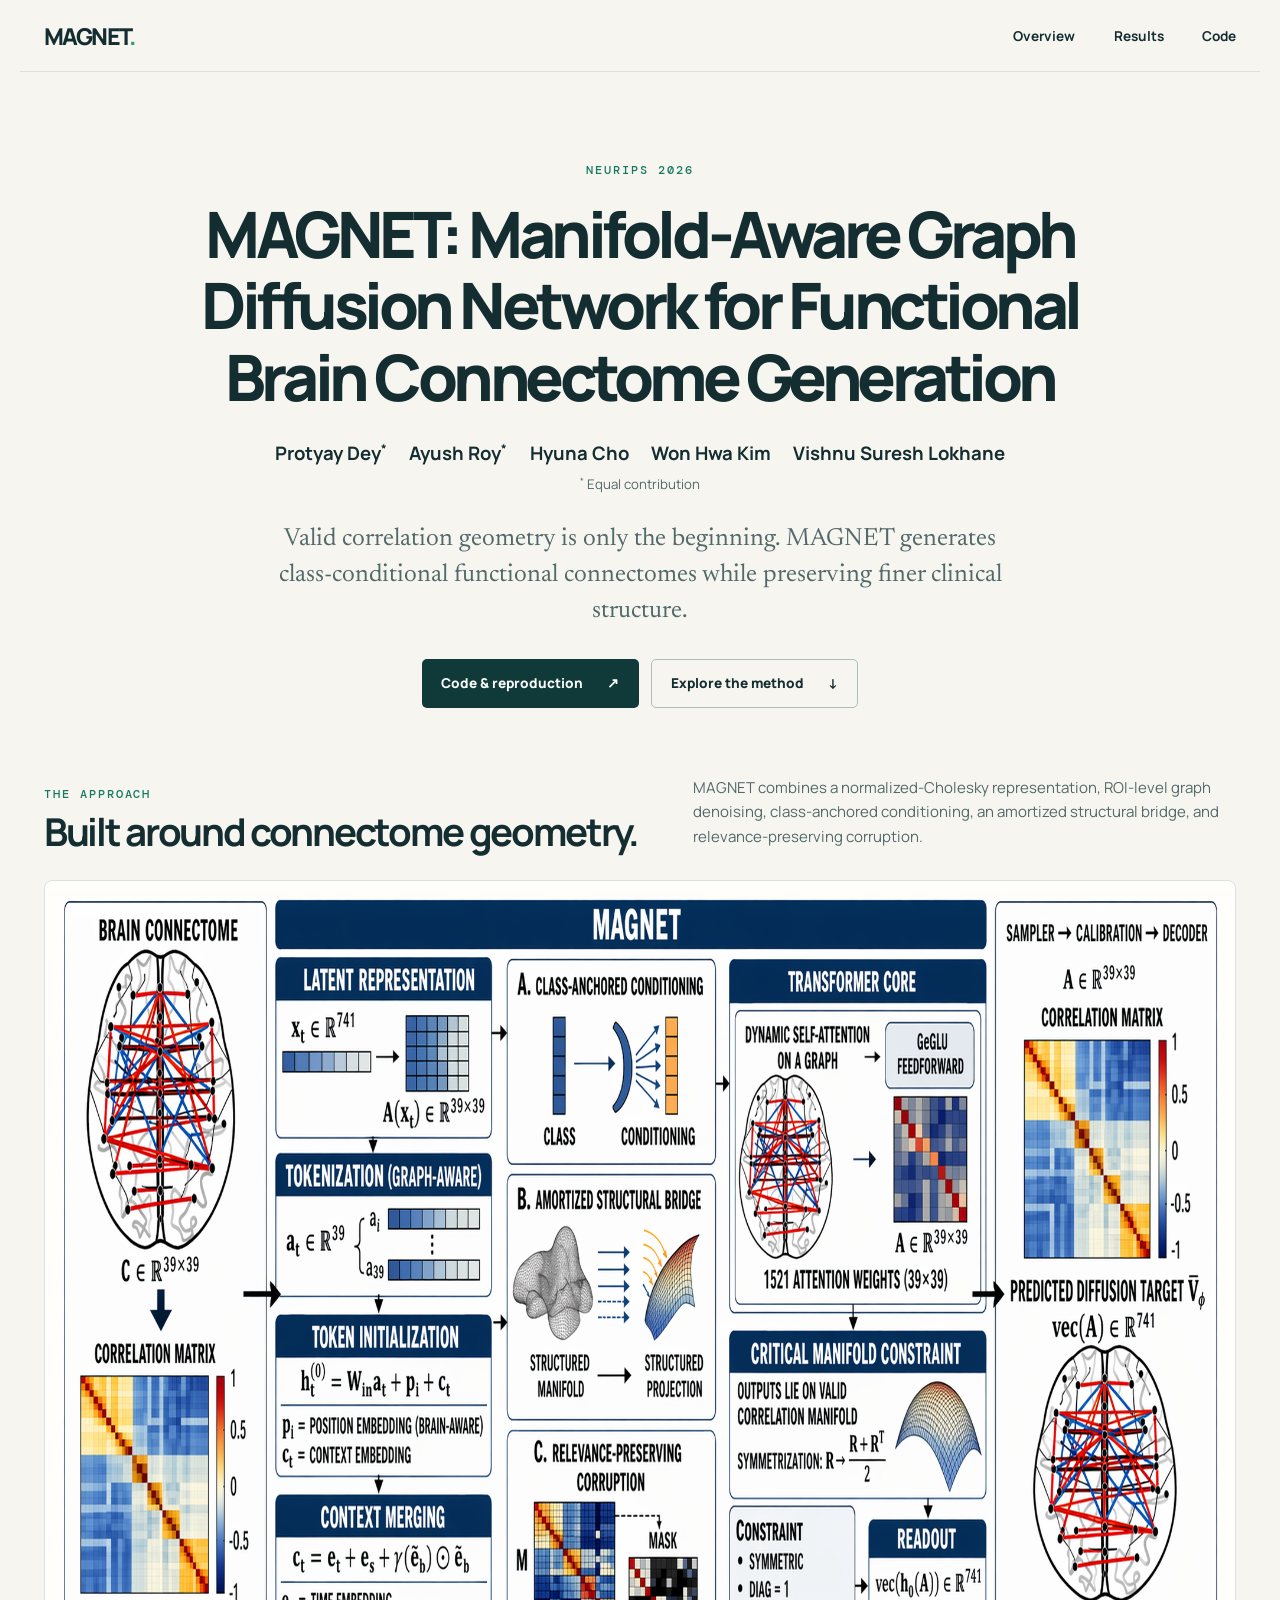
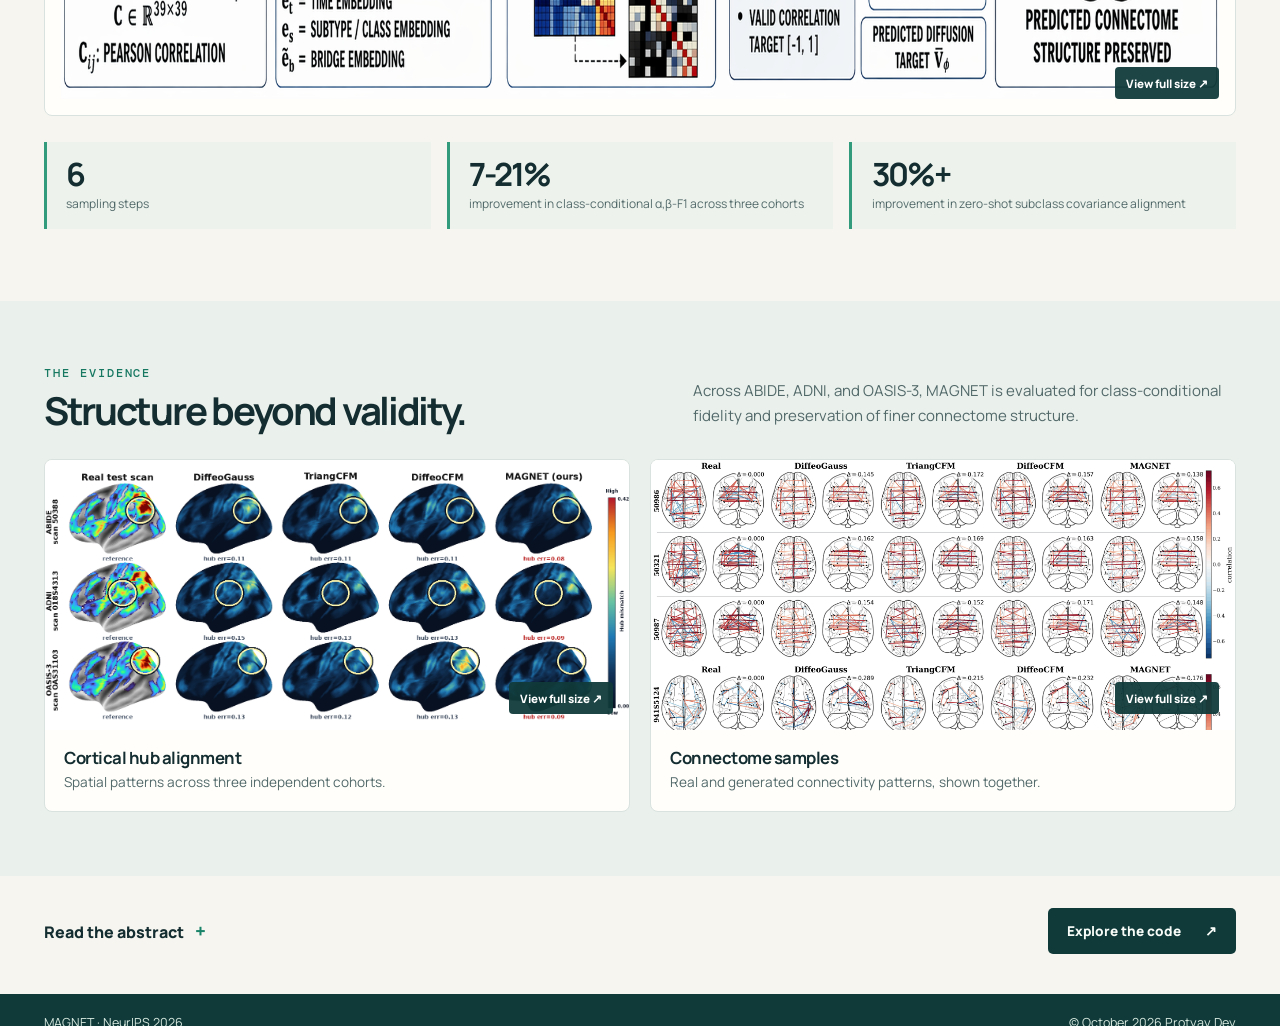
==== docs/index.html @ 20b12477 "Restore legacy project page URL" ====
<!doctype html>
<html lang="en">
<head>
  <meta charset="utf-8">
  <meta name="viewport" content="width=device-width, initial-scale=1">
  <meta http-equiv="refresh" content="0; url=../">
  <link rel="canonical" href="../">
  <title>MAGNET | NeurIPS 2026</title>
</head>
<body>
  <p>Open the <a href="../">MAGNET project page</a>.</p>
</body>
</html>
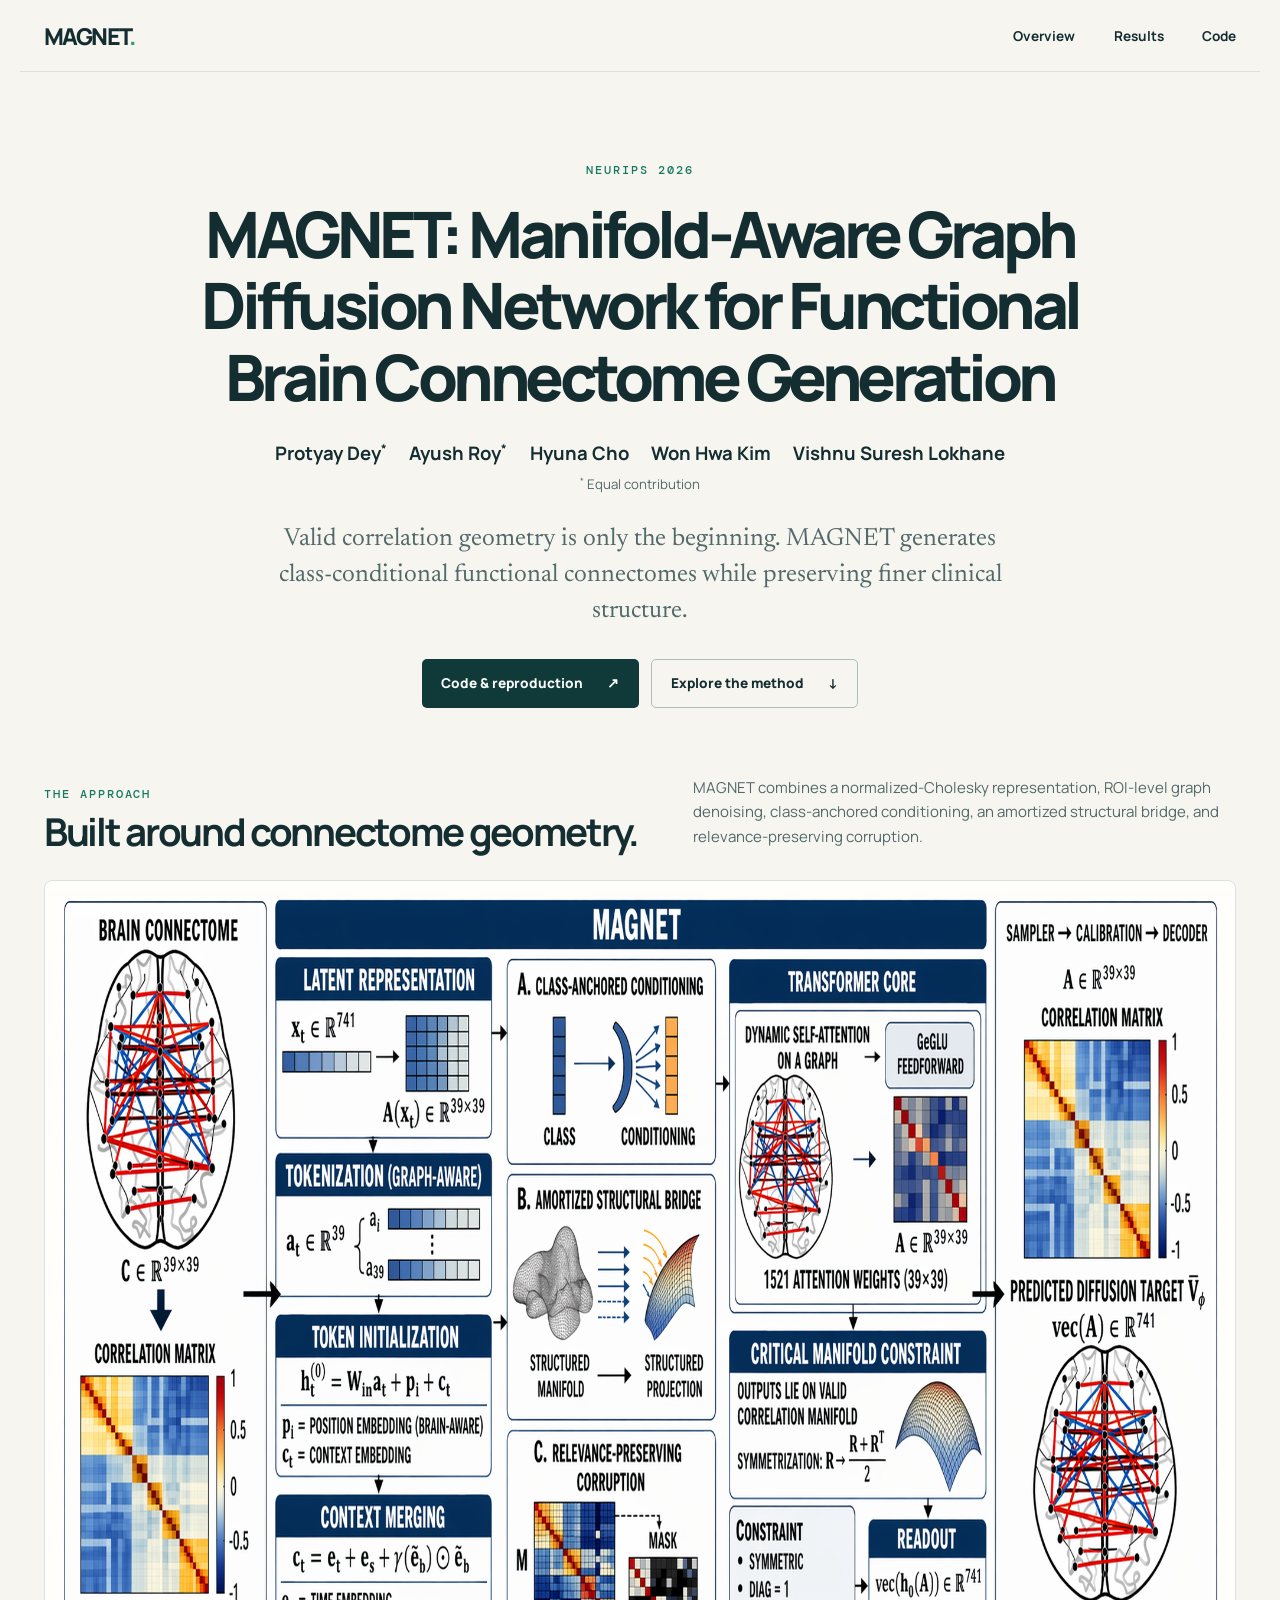
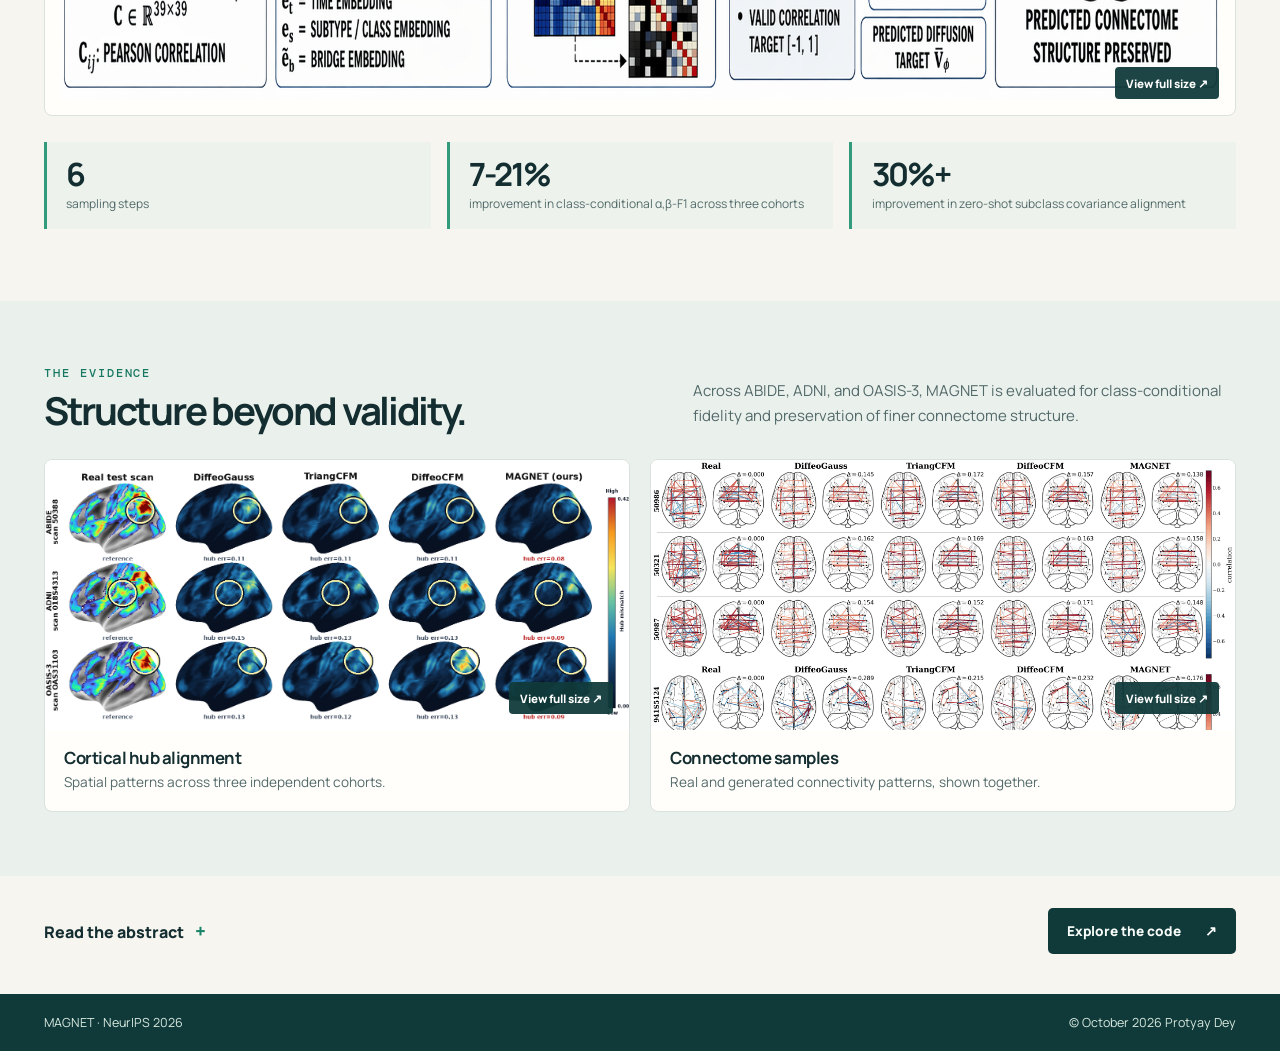
==== commit ad14f038: "Serve the full project page at both Pages URLs" ====
--- a/docs/index.html
+++ b/docs/index.html
@@ -3,11 +3,94 @@
 <head>
   <meta charset="utf-8">
   <meta name="viewport" content="width=device-width, initial-scale=1">
-  <meta http-equiv="refresh" content="0; url=../">
-  <link rel="canonical" href="../">
+  <meta name="description" content="MAGNET: Manifold-Aware Graph Diffusion Network for Functional Brain Connectome Generation. NeurIPS 2026.">
+  <meta name="theme-color" content="#f7f5ef">
   <title>MAGNET | NeurIPS 2026</title>
+  <link rel="preconnect" href="https://fonts.googleapis.com">
+  <link rel="preconnect" href="https://fonts.gstatic.com" crossorigin>
+  <link href="https://fonts.googleapis.com/css2?family=DM+Mono:wght@400;500&family=Manrope:wght@400;500;600;700;800&family=Newsreader:opsz,wght@6..72,400;6..72,500&display=swap" rel="stylesheet">
+  <link rel="stylesheet" href="styles.css">
 </head>
 <body>
-  <p>Open the <a href="../">MAGNET project page</a>.</p>
+  <a class="skip-link" href="#main">Skip to content</a>
+  <header class="site-header">
+    <a class="brand" href="#top" aria-label="MAGNET home">MAGNET<span>.</span></a>
+    <nav aria-label="Page navigation">
+      <a href="#overview">Overview</a>
+      <a href="#results">Results</a>
+      <a href="https://github.com/protyayofficial/MAGNET">Code</a>
+    </nav>
+  </header>
+
+  <main id="main">
+    <section class="hero" id="top" aria-labelledby="paper-title">
+      <p class="venue">NeurIPS 2026</p>
+      <h1 id="paper-title">MAGNET: Manifold-Aware Graph Diffusion Network for Functional Brain Connectome Generation</h1>
+      <p class="authors">
+        <span>Protyay Dey<sup>*</sup></span>
+        <span>Ayush Roy<sup>*</sup></span>
+        <span>Hyuna Cho</span>
+        <span>Won Hwa Kim</span>
+        <span>Vishnu Suresh Lokhane</span>
+      </p>
+      <p class="contribution"><sup>*</sup> Equal contribution</p>
+      <p class="hero-summary">Valid correlation geometry is only the beginning. MAGNET generates class-conditional functional connectomes while preserving finer clinical structure.</p>
+      <div class="hero-actions">
+        <a class="button button-primary" href="https://github.com/protyayofficial/MAGNET">Code &amp; reproduction <span aria-hidden="true">&nearr;</span></a>
+        <a class="button button-secondary" href="#overview">Explore the method <span aria-hidden="true">&darr;</span></a>
+      </div>
+    </section>
+
+    <section class="overview wrap" id="overview" aria-labelledby="overview-title">
+      <div class="section-heading">
+        <div><p class="eyebrow">The approach</p><h2 id="overview-title">Built around connectome geometry.</h2></div>
+        <p>MAGNET combines a normalized-Cholesky representation, ROI-level graph denoising, class-anchored conditioning, an amortized structural bridge, and relevance-preserving corruption.</p>
+      </div>
+      <a class="image-link architecture" href="assets/arch.png" target="_blank" rel="noopener noreferrer" aria-label="Open the full-resolution MAGNET architecture image">
+        <img src="assets/arch.png" alt="MAGNET architecture showing correlation-matrix encoding, class-anchored conditioning, structural bridge, graph transformer denoising, and valid correlation decoding" width="1961" height="802">
+        <span class="image-action">View full size <span aria-hidden="true">&nearr;</span></span>
+      </a>
+      <div class="highlights" aria-label="Key findings">
+        <div><strong>6</strong><span>sampling steps</span></div>
+        <div><strong>7-21%</strong><span>improvement in class-conditional &alpha;,&beta;-F1 across three cohorts</span></div>
+        <div><strong>30%+</strong><span>improvement in zero-shot subclass covariance alignment</span></div>
+      </div>
+    </section>
+
+    <section class="results" id="results" aria-labelledby="results-title">
+      <div class="wrap">
+        <div class="section-heading">
+          <div><p class="eyebrow">The evidence</p><h2 id="results-title">Structure beyond validity.</h2></div>
+          <p>Across ABIDE, ADNI, and OASIS-3, MAGNET is evaluated for class-conditional fidelity and preservation of finer connectome structure.</p>
+        </div>
+        <div class="visual-grid">
+          <article class="visual-card">
+            <a class="image-link visual-preview" href="assets/multidataset_surface_similarity.png" target="_blank" rel="noopener noreferrer" aria-label="Open the full-resolution cortical hub mismatch image">
+              <img src="assets/multidataset_surface_similarity.png" alt="Cortical hub mismatch across ABIDE, ADNI, and OASIS-3" loading="lazy" width="1480" height="633">
+              <span class="image-action">View full size <span aria-hidden="true">&nearr;</span></span>
+            </a>
+            <div class="visual-copy"><h3>Cortical hub alignment</h3><p>Spatial patterns across three independent cohorts.</p></div>
+          </article>
+          <article class="visual-card">
+            <a class="image-link visual-preview samples-preview" href="assets/all_datasets_split_0_class_1_sample_connectome_grid.png" target="_blank" rel="noopener noreferrer" aria-label="Open the full-resolution connectome samples image">
+              <img src="assets/all_datasets_split_0_class_1_sample_connectome_grid.png" alt="Real and generated functional connectomes across ABIDE, ADNI, and OASIS-3" loading="lazy" width="4533" height="4718">
+              <span class="image-action">View full size <span aria-hidden="true">&nearr;</span></span>
+            </a>
+            <div class="visual-copy"><h3>Connectome samples</h3><p>Real and generated connectivity patterns, shown together.</p></div>
+          </article>
+        </div>
+      </div>
+    </section>
+
+    <section class="closing wrap" aria-label="Paper details">
+      <details>
+        <summary>Read the abstract <span aria-hidden="true">+</span></summary>
+        <p>Functional brain connectome represents neural connectivity as a matrix of pairwise interactions between brain regions. Generation of functional connectomes is not only a question of validity; rather, having satisfied the constraints on the correlation matrix, the next step is to recover the class-conditional geometry buried under coarse labels. We propose MAGNET, a Manifold-Aware Graph Diffusion Network which uses a normalized-Cholesky representation of the manifold of correlation matrices that guarantees validity. MAGNET lifts noisy latent states into ROI-level region tokens and performs denoising with a relational inductive bias over brain atlas regions. To deal with structural problems induced by coarse labels, MAGNET employs class-anchored conditioning, amortized structural bridge, and relevance-preserving corruption. Across ABIDE, ADNI, and OASIS-3, MAGNET consistently achieves favorable results compared to previous manifold-aware approaches, demonstrating improvements of 7-21% in class-conditional fidelity (&alpha;,&beta;-F1) across three cohorts and better sampling efficiency. Moreover, while training only with strict binary labels, MAGNET is capable of maintaining clinical heterogeneity through fine substructure of the connectomes in a zero-shot setting, improving subclass covariance alignment (&lambda;-MSE) by over 30%. These results suggest that geometric validity is a necessary but insufficient condition for clinical utility in connectome synthesis. Moreover, efforts in making the diffusion denoising class-conditional manifold aware finds utility beyond the highly curved brain connectome generation as this is a critical problem in various general settings.</p>
+      </details>
+      <a class="button button-primary" href="https://github.com/protyayofficial/MAGNET">Explore the code <span aria-hidden="true">&nearr;</span></a>
+    </section>
+  </main>
+
+  <footer class="site-footer"><span>MAGNET &middot; NeurIPS 2026</span><span>&copy; October 2026 Protyay Dey</span></footer>
 </body>
 </html>
--- a/docs/styles.css
+++ b/docs/styles.css
@@ -0,0 +1,91 @@
+:root {
+  --ink: #132d30;
+  --muted: #52696a;
+  --line: #d9e2df;
+  --paper: #f7f5ef;
+  --white: #fffefa;
+  --deep: #103a3a;
+  --mint: #d8eee1;
+}
+
+* { box-sizing: border-box; }
+html { scroll-behavior: smooth; }
+body { margin: 0; color: var(--ink); background: var(--paper); font-family: Manrope, sans-serif; }
+a { color: inherit; text-decoration: none; }
+img { display: block; max-width: 100%; }
+.skip-link { position: absolute; left: -9999px; top: 1rem; z-index: 10; padding: .7rem 1rem; background: white; }
+.skip-link:focus { left: 1rem; }
+:focus-visible { outline: 3px solid #2a927b; outline-offset: 4px; }
+
+.site-header { max-width: 1240px; height: 72px; margin: auto; padding: 0 24px; display: flex; align-items: center; justify-content: space-between; border-bottom: 1px solid var(--line); }
+.brand { font-weight: 800; letter-spacing: -.08em; font-size: 1.45rem; }
+.brand span { color: #2d9a79; }
+.site-header nav { display: flex; align-items: center; gap: clamp(1rem, 3vw, 2.5rem); font-size: .85rem; font-weight: 700; }
+.site-header nav a:hover { color: #14745e; }
+
+.hero { max-width: 1120px; margin: auto; padding: clamp(4rem, 7vw, 6rem) 24px 4.25rem; text-align: center; }
+.venue, .eyebrow { margin: 0; color: #177862; font: 500 .76rem 'DM Mono', monospace; letter-spacing: .16em; text-transform: uppercase; }
+.hero h1 { max-width: 1060px; margin: 1.25rem auto 1.7rem; font-size: clamp(2.5rem, 5vw, 4.8rem); line-height: 1.12; letter-spacing: -.07em; font-weight: 800; text-wrap: balance; }
+.authors { display: flex; flex-wrap: wrap; justify-content: center; gap: .3rem 1.4rem; margin: 0 auto; max-width: 850px; font-size: clamp(.95rem, 1.45vw, 1.16rem); font-weight: 700; }
+.authors span { white-space: nowrap; }
+sup { font-size: .65em; line-height: 0; vertical-align: super; }
+.contribution { margin: .6rem 0 0; color: var(--muted); font-size: .83rem; }
+.hero-summary { max-width: 760px; margin: 1.8rem auto 0; color: var(--muted); font: 400 clamp(1.2rem, 2vw, 1.55rem)/1.45 Newsreader, serif; }
+.hero-actions { display: flex; justify-content: center; flex-wrap: wrap; gap: .75rem; margin-top: 1.8rem; }
+.button { display: inline-flex; align-items: center; gap: 1.5rem; justify-content: space-between; padding: .9rem 1.2rem; border-radius: 5px; font-size: .85rem; font-weight: 800; transition: transform .2s, background .2s; }
+.button:hover { transform: translateY(-2px); }
+.button-primary { background: var(--deep); color: #f8fcf8; }
+.button-primary:hover { background: #165555; }
+.button-secondary { border: 1px solid #aabfba; }
+.button-secondary:hover { background: #e9f1ec; }
+
+.wrap { max-width: 1240px; margin: auto; padding-left: 24px; padding-right: 24px; }
+.overview { padding-bottom: 4.5rem; }
+.section-heading { display: grid; grid-template-columns: 1.05fr .95fr; align-items: end; gap: 3rem; margin-bottom: 1.7rem; }
+.section-heading h2 { max-width: 600px; margin: .55rem 0 0; font-size: clamp(2rem, 3vw, 3rem); line-height: 1.1; letter-spacing: -.06em; text-wrap: balance; }
+.section-heading > p { max-width: 540px; margin: 0 0 .2rem; color: var(--muted); font-size: .94rem; line-height: 1.65; }
+.image-link { position: relative; display: block; overflow: hidden; background: var(--white); border: 1px solid var(--line); border-radius: 8px; }
+.image-link img { width: 100%; }
+.architecture { padding: 1rem; }
+.image-action { position: absolute; right: 1rem; bottom: 1rem; padding: .55rem .7rem; background: rgba(16, 58, 58, .94); border-radius: 4px; color: white; font-size: .72rem; font-weight: 800; }
+.highlights { display: grid; grid-template-columns: repeat(3, 1fr); gap: 1rem; margin-top: 1.6rem; }
+.highlights > div { display: flex; flex-direction: column; gap: .4rem; padding: 1rem 1.2rem; border-left: 3px solid #319b7c; background: #edf3ec; }
+.highlights strong { font-size: clamp(1.7rem, 2.5vw, 2.4rem); letter-spacing: -.07em; line-height: 1; }
+.highlights span { color: var(--muted); font-size: .75rem; line-height: 1.4; }
+
+.results { padding: 4rem 0; background: #eaf0eb; }
+.visual-grid { display: grid; grid-template-columns: 1fr 1fr; gap: 1.25rem; }
+.visual-card { min-width: 0; overflow: hidden; border: 1px solid var(--line); border-radius: 8px; background: var(--white); }
+.visual-preview { height: 270px; border: 0; border-radius: 0; }
+.visual-preview img { width: 100%; height: 100%; object-fit: contain; background: white; }
+.samples-preview img { object-fit: cover; object-position: center top; }
+.visual-copy { padding: 1rem 1.2rem 1.2rem; }
+.visual-copy h3 { margin: 0 0 .25rem; font-size: 1.05rem; letter-spacing: -.03em; }
+.visual-copy p { margin: 0; color: var(--muted); font-size: .85rem; }
+
+.closing { padding-top: 2rem; padding-bottom: 2.5rem; display: flex; align-items: center; gap: 2rem; justify-content: space-between; }
+.closing details { flex: 1; min-width: 0; }
+.closing summary { cursor: pointer; list-style: none; width: fit-content; font-weight: 800; }
+.closing summary::-webkit-details-marker { display: none; }
+.closing summary span { display: inline-block; margin-left: .5rem; font-size: 1.2rem; color: #188368; }
+.closing details[open] summary span { transform: rotate(45deg); }
+.closing details p { max-width: 920px; color: var(--muted); font-size: .93rem; line-height: 1.8; }
+.site-footer { display: flex; justify-content: space-between; gap: 1rem; padding: 1.25rem max(24px, calc((100vw - 1192px) / 2)); background: var(--deep); color: #d7e9df; font-size: .78rem; }
+
+@media (max-width: 760px) {
+  .site-header nav a:not(:last-child) { display: none; }
+  .hero { padding-top: 3.4rem; padding-bottom: 3rem; }
+  .section-heading, .visual-grid { grid-template-columns: 1fr; gap: .75rem; }
+  .overview { padding-bottom: 3rem; }
+  .results { padding: 3rem 0; }
+  .highlights { grid-template-columns: 1fr; gap: .5rem; }
+  .highlights > div { flex-direction: row; align-items: center; gap: 1rem; }
+  .visual-preview { height: 235px; }
+  .closing { align-items: flex-start; flex-direction: column; }
+  .site-footer { flex-direction: column; }
+}
+
+@media (prefers-reduced-motion: reduce) {
+  html { scroll-behavior: auto; }
+  .button { transition: none; }
+}
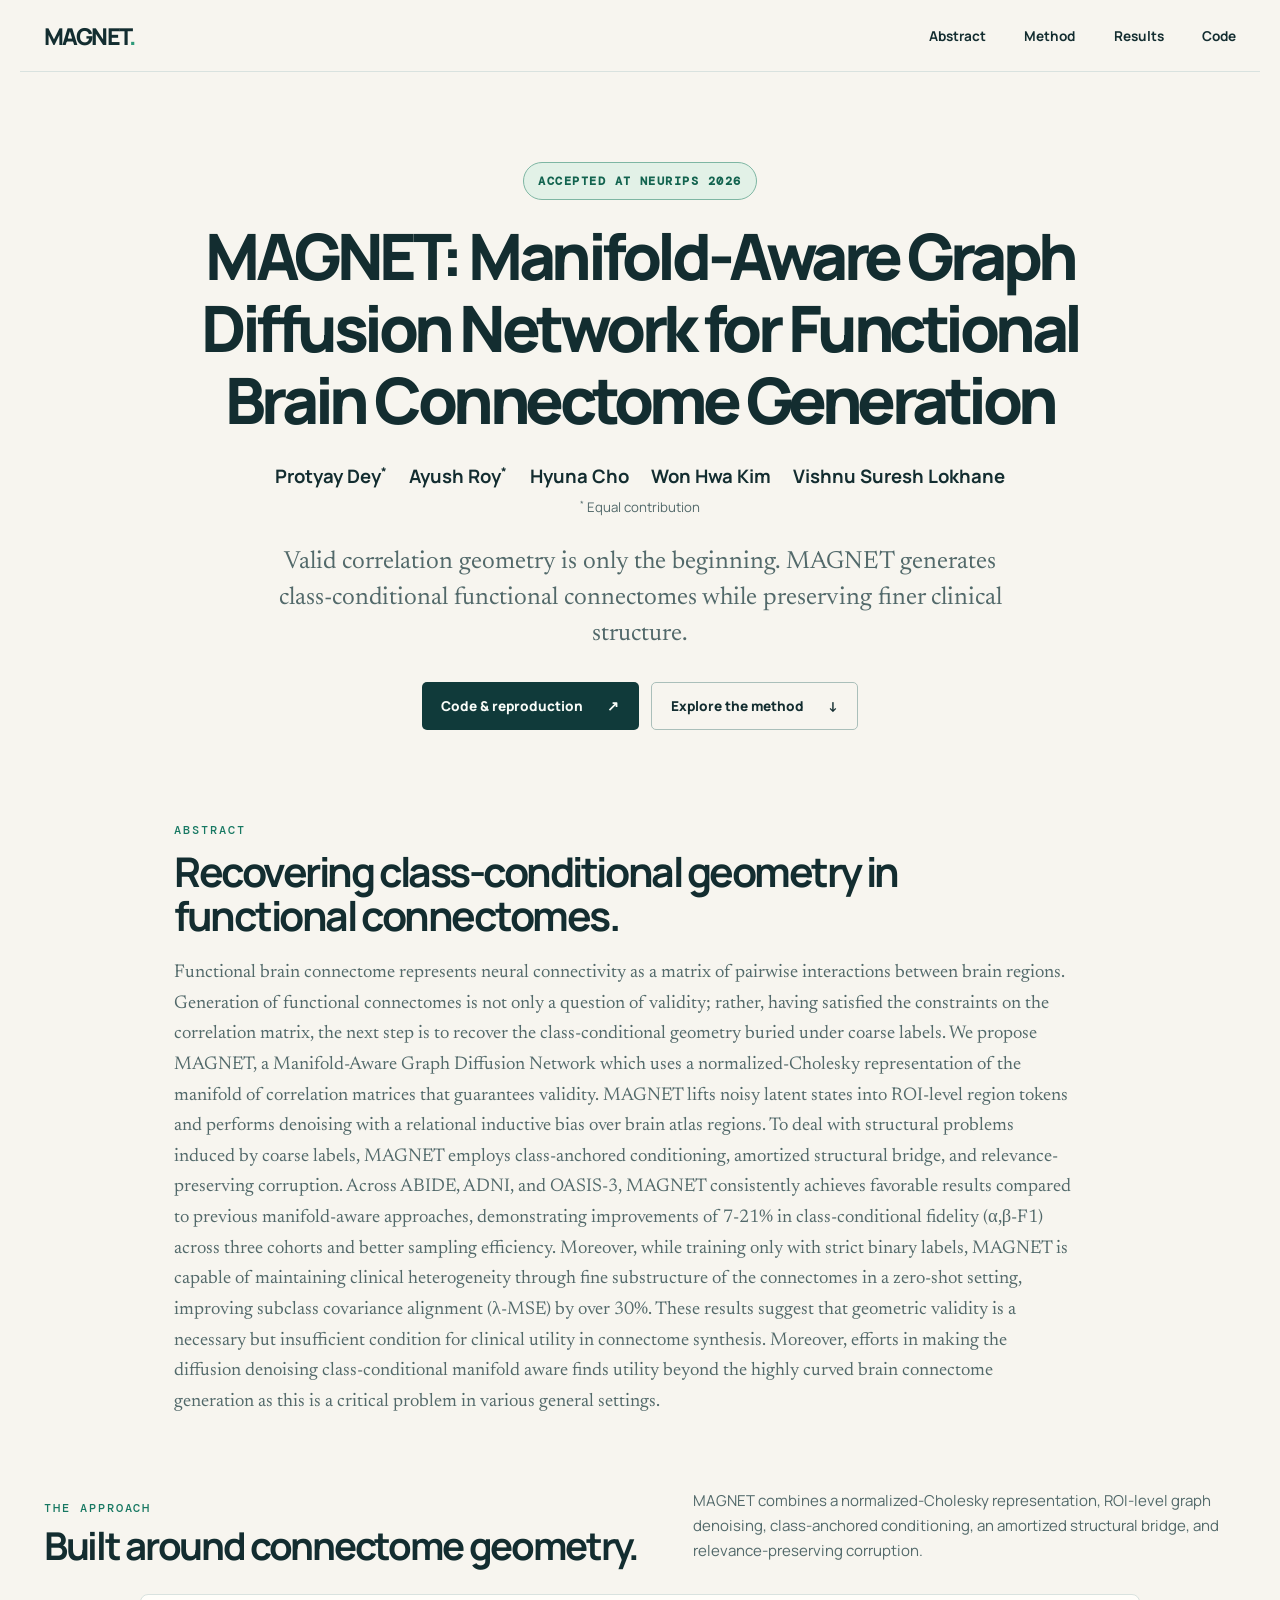
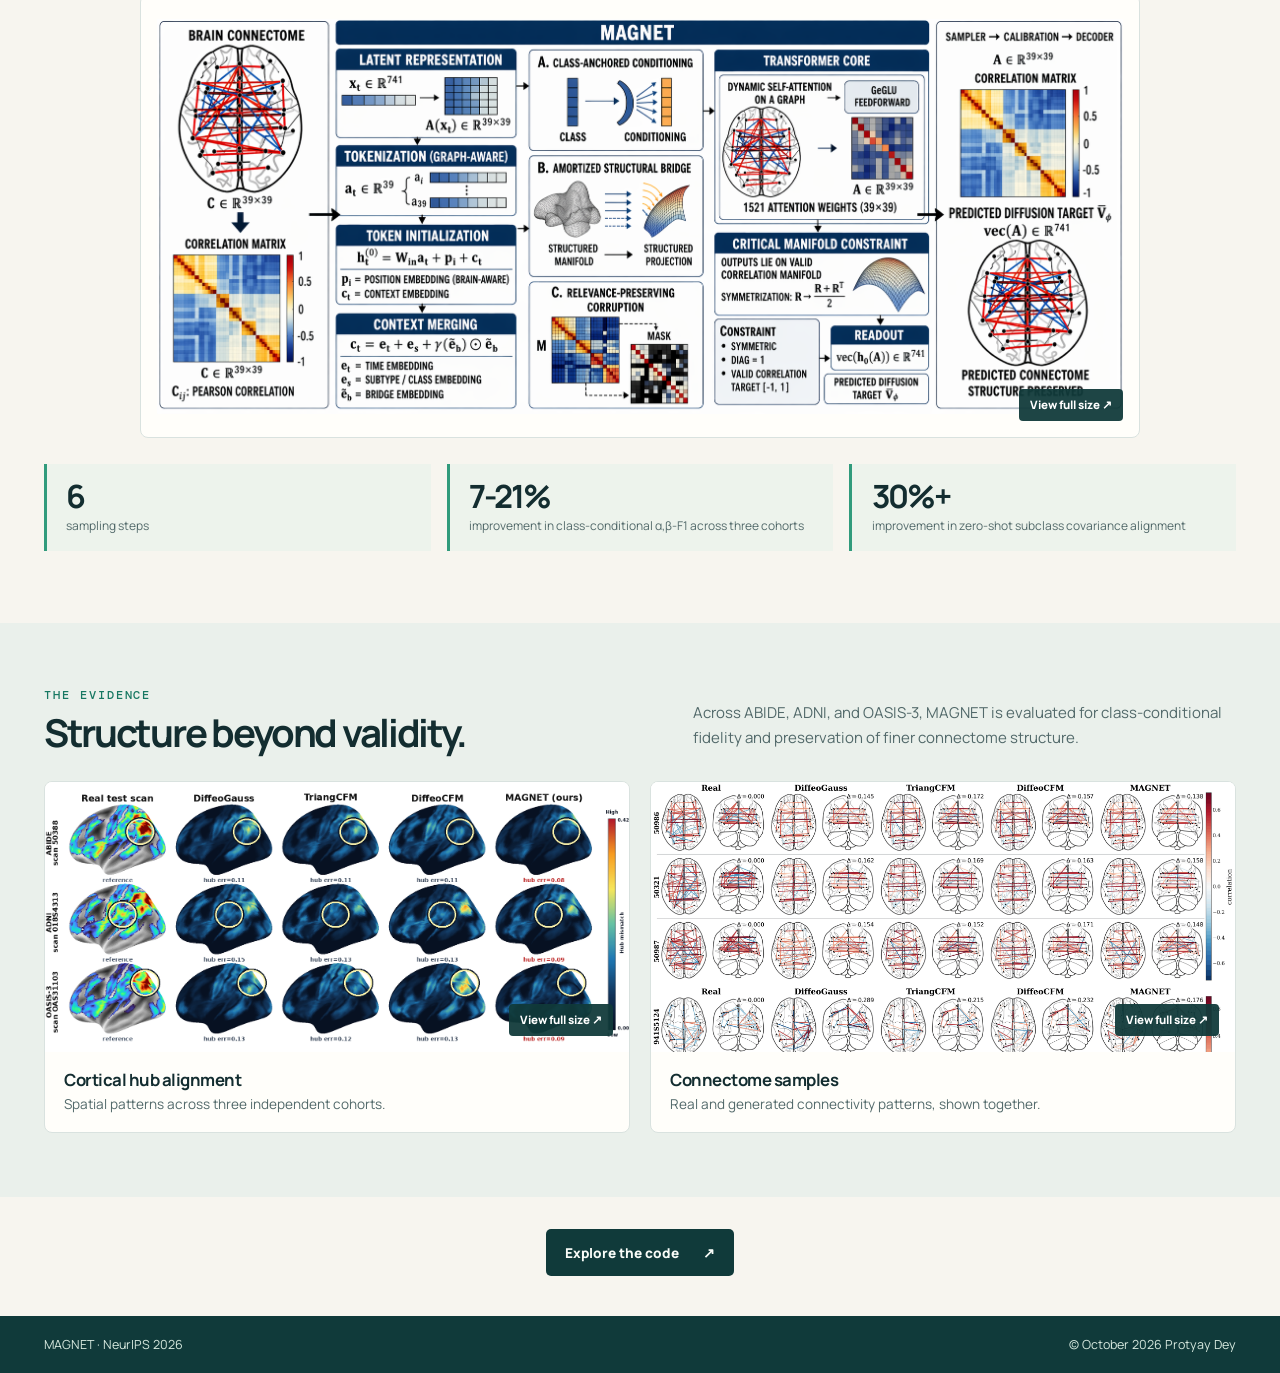
==== commit a3aec7a0: "Refine MAGNET project page presentation" ====
--- a/docs/index.html
+++ b/docs/index.html
@@ -16,7 +16,8 @@
   <header class="site-header">
     <a class="brand" href="#top" aria-label="MAGNET home">MAGNET<span>.</span></a>
     <nav aria-label="Page navigation">
-      <a href="#overview">Overview</a>
+      <a href="#abstract">Abstract</a>
+      <a href="#overview">Method</a>
       <a href="#results">Results</a>
       <a href="https://github.com/protyayofficial/MAGNET">Code</a>
     </nav>
@@ -24,7 +25,7 @@
 
   <main id="main">
     <section class="hero" id="top" aria-labelledby="paper-title">
-      <p class="venue">NeurIPS 2026</p>
+      <p class="venue">Accepted at NeurIPS 2026</p>
       <h1 id="paper-title">MAGNET: Manifold-Aware Graph Diffusion Network for Functional Brain Connectome Generation</h1>
       <p class="authors">
         <span>Protyay Dey<sup>*</sup></span>
@@ -39,6 +40,12 @@
         <a class="button button-primary" href="https://github.com/protyayofficial/MAGNET">Code &amp; reproduction <span aria-hidden="true">&nearr;</span></a>
         <a class="button button-secondary" href="#overview">Explore the method <span aria-hidden="true">&darr;</span></a>
       </div>
+    </section>
+
+    <section class="abstract-section wrap" id="abstract" aria-labelledby="abstract-title">
+      <p class="eyebrow">Abstract</p>
+      <h2 id="abstract-title">Recovering class-conditional geometry in functional connectomes.</h2>
+      <p>Functional brain connectome represents neural connectivity as a matrix of pairwise interactions between brain regions. Generation of functional connectomes is not only a question of validity; rather, having satisfied the constraints on the correlation matrix, the next step is to recover the class-conditional geometry buried under coarse labels. We propose MAGNET, a Manifold-Aware Graph Diffusion Network which uses a normalized-Cholesky representation of the manifold of correlation matrices that guarantees validity. MAGNET lifts noisy latent states into ROI-level region tokens and performs denoising with a relational inductive bias over brain atlas regions. To deal with structural problems induced by coarse labels, MAGNET employs class-anchored conditioning, amortized structural bridge, and relevance-preserving corruption. Across ABIDE, ADNI, and OASIS-3, MAGNET consistently achieves favorable results compared to previous manifold-aware approaches, demonstrating improvements of 7-21% in class-conditional fidelity (&alpha;,&beta;-F1) across three cohorts and better sampling efficiency. Moreover, while training only with strict binary labels, MAGNET is capable of maintaining clinical heterogeneity through fine substructure of the connectomes in a zero-shot setting, improving subclass covariance alignment (&lambda;-MSE) by over 30%. These results suggest that geometric validity is a necessary but insufficient condition for clinical utility in connectome synthesis. Moreover, efforts in making the diffusion denoising class-conditional manifold aware finds utility beyond the highly curved brain connectome generation as this is a critical problem in various general settings.</p>
     </section>
 
     <section class="overview wrap" id="overview" aria-labelledby="overview-title">
@@ -82,11 +89,7 @@
       </div>
     </section>
 
-    <section class="closing wrap" aria-label="Paper details">
-      <details>
-        <summary>Read the abstract <span aria-hidden="true">+</span></summary>
-        <p>Functional brain connectome represents neural connectivity as a matrix of pairwise interactions between brain regions. Generation of functional connectomes is not only a question of validity; rather, having satisfied the constraints on the correlation matrix, the next step is to recover the class-conditional geometry buried under coarse labels. We propose MAGNET, a Manifold-Aware Graph Diffusion Network which uses a normalized-Cholesky representation of the manifold of correlation matrices that guarantees validity. MAGNET lifts noisy latent states into ROI-level region tokens and performs denoising with a relational inductive bias over brain atlas regions. To deal with structural problems induced by coarse labels, MAGNET employs class-anchored conditioning, amortized structural bridge, and relevance-preserving corruption. Across ABIDE, ADNI, and OASIS-3, MAGNET consistently achieves favorable results compared to previous manifold-aware approaches, demonstrating improvements of 7-21% in class-conditional fidelity (&alpha;,&beta;-F1) across three cohorts and better sampling efficiency. Moreover, while training only with strict binary labels, MAGNET is capable of maintaining clinical heterogeneity through fine substructure of the connectomes in a zero-shot setting, improving subclass covariance alignment (&lambda;-MSE) by over 30%. These results suggest that geometric validity is a necessary but insufficient condition for clinical utility in connectome synthesis. Moreover, efforts in making the diffusion denoising class-conditional manifold aware finds utility beyond the highly curved brain connectome generation as this is a critical problem in various general settings.</p>
-      </details>
+    <section class="closing wrap" aria-label="Code access">
       <a class="button button-primary" href="https://github.com/protyayofficial/MAGNET">Explore the code <span aria-hidden="true">&nearr;</span></a>
     </section>
   </main>
--- a/docs/styles.css
+++ b/docs/styles.css
@@ -25,6 +25,7 @@
 
 .hero { max-width: 1120px; margin: auto; padding: clamp(4rem, 7vw, 6rem) 24px 4.25rem; text-align: center; }
 .venue, .eyebrow { margin: 0; color: #177862; font: 500 .76rem 'DM Mono', monospace; letter-spacing: .16em; text-transform: uppercase; }
+.venue { display: inline-block; padding: .65rem .9rem; border: 1px solid #7eb6a3; border-radius: 999px; background: #e2f1e7; color: #12634f; font-weight: 700; letter-spacing: .12em; }
 .hero h1 { max-width: 1060px; margin: 1.25rem auto 1.7rem; font-size: clamp(2.5rem, 5vw, 4.8rem); line-height: 1.12; letter-spacing: -.07em; font-weight: 800; text-wrap: balance; }
 .authors { display: flex; flex-wrap: wrap; justify-content: center; gap: .3rem 1.4rem; margin: 0 auto; max-width: 850px; font-size: clamp(.95rem, 1.45vw, 1.16rem); font-weight: 700; }
 .authors span { white-space: nowrap; }
@@ -40,13 +41,17 @@
 .button-secondary:hover { background: #e9f1ec; }
 
 .wrap { max-width: 1240px; margin: auto; padding-left: 24px; padding-right: 24px; }
+.abstract-section { max-width: 980px; padding-top: 1.5rem; padding-bottom: 4.5rem; }
+.abstract-section h2 { max-width: 760px; margin: .65rem 0 1.3rem; font-size: clamp(2rem, 3.2vw, 3.2rem); line-height: 1.08; letter-spacing: -.06em; }
+.abstract-section > p:last-child { max-width: 900px; margin: 0; color: var(--muted); font: 400 clamp(1.08rem, 1.45vw, 1.3rem)/1.65 Newsreader, serif; }
 .overview { padding-bottom: 4.5rem; }
 .section-heading { display: grid; grid-template-columns: 1.05fr .95fr; align-items: end; gap: 3rem; margin-bottom: 1.7rem; }
 .section-heading h2 { max-width: 600px; margin: .55rem 0 0; font-size: clamp(2rem, 3vw, 3rem); line-height: 1.1; letter-spacing: -.06em; text-wrap: balance; }
 .section-heading > p { max-width: 540px; margin: 0 0 .2rem; color: var(--muted); font-size: .94rem; line-height: 1.65; }
 .image-link { position: relative; display: block; overflow: hidden; background: var(--white); border: 1px solid var(--line); border-radius: 8px; }
 .image-link img { width: 100%; }
-.architecture { padding: 1rem; }
+.architecture { width: min(100%, 1000px); margin: 0 auto; padding: 1rem; }
+.architecture img { max-height: 410px; object-fit: contain; object-position: center; }
 .image-action { position: absolute; right: 1rem; bottom: 1rem; padding: .55rem .7rem; background: rgba(16, 58, 58, .94); border-radius: 4px; color: white; font-size: .72rem; font-weight: 800; }
 .highlights { display: grid; grid-template-columns: repeat(3, 1fr); gap: 1rem; margin-top: 1.6rem; }
 .highlights > div { display: flex; flex-direction: column; gap: .4rem; padding: 1rem 1.2rem; border-left: 3px solid #319b7c; background: #edf3ec; }
@@ -63,13 +68,7 @@
 .visual-copy h3 { margin: 0 0 .25rem; font-size: 1.05rem; letter-spacing: -.03em; }
 .visual-copy p { margin: 0; color: var(--muted); font-size: .85rem; }
 
-.closing { padding-top: 2rem; padding-bottom: 2.5rem; display: flex; align-items: center; gap: 2rem; justify-content: space-between; }
-.closing details { flex: 1; min-width: 0; }
-.closing summary { cursor: pointer; list-style: none; width: fit-content; font-weight: 800; }
-.closing summary::-webkit-details-marker { display: none; }
-.closing summary span { display: inline-block; margin-left: .5rem; font-size: 1.2rem; color: #188368; }
-.closing details[open] summary span { transform: rotate(45deg); }
-.closing details p { max-width: 920px; color: var(--muted); font-size: .93rem; line-height: 1.8; }
+.closing { padding-top: 2rem; padding-bottom: 2.5rem; display: flex; align-items: center; justify-content: center; }
 .site-footer { display: flex; justify-content: space-between; gap: 1rem; padding: 1.25rem max(24px, calc((100vw - 1192px) / 2)); background: var(--deep); color: #d7e9df; font-size: .78rem; }
 
 @media (max-width: 760px) {
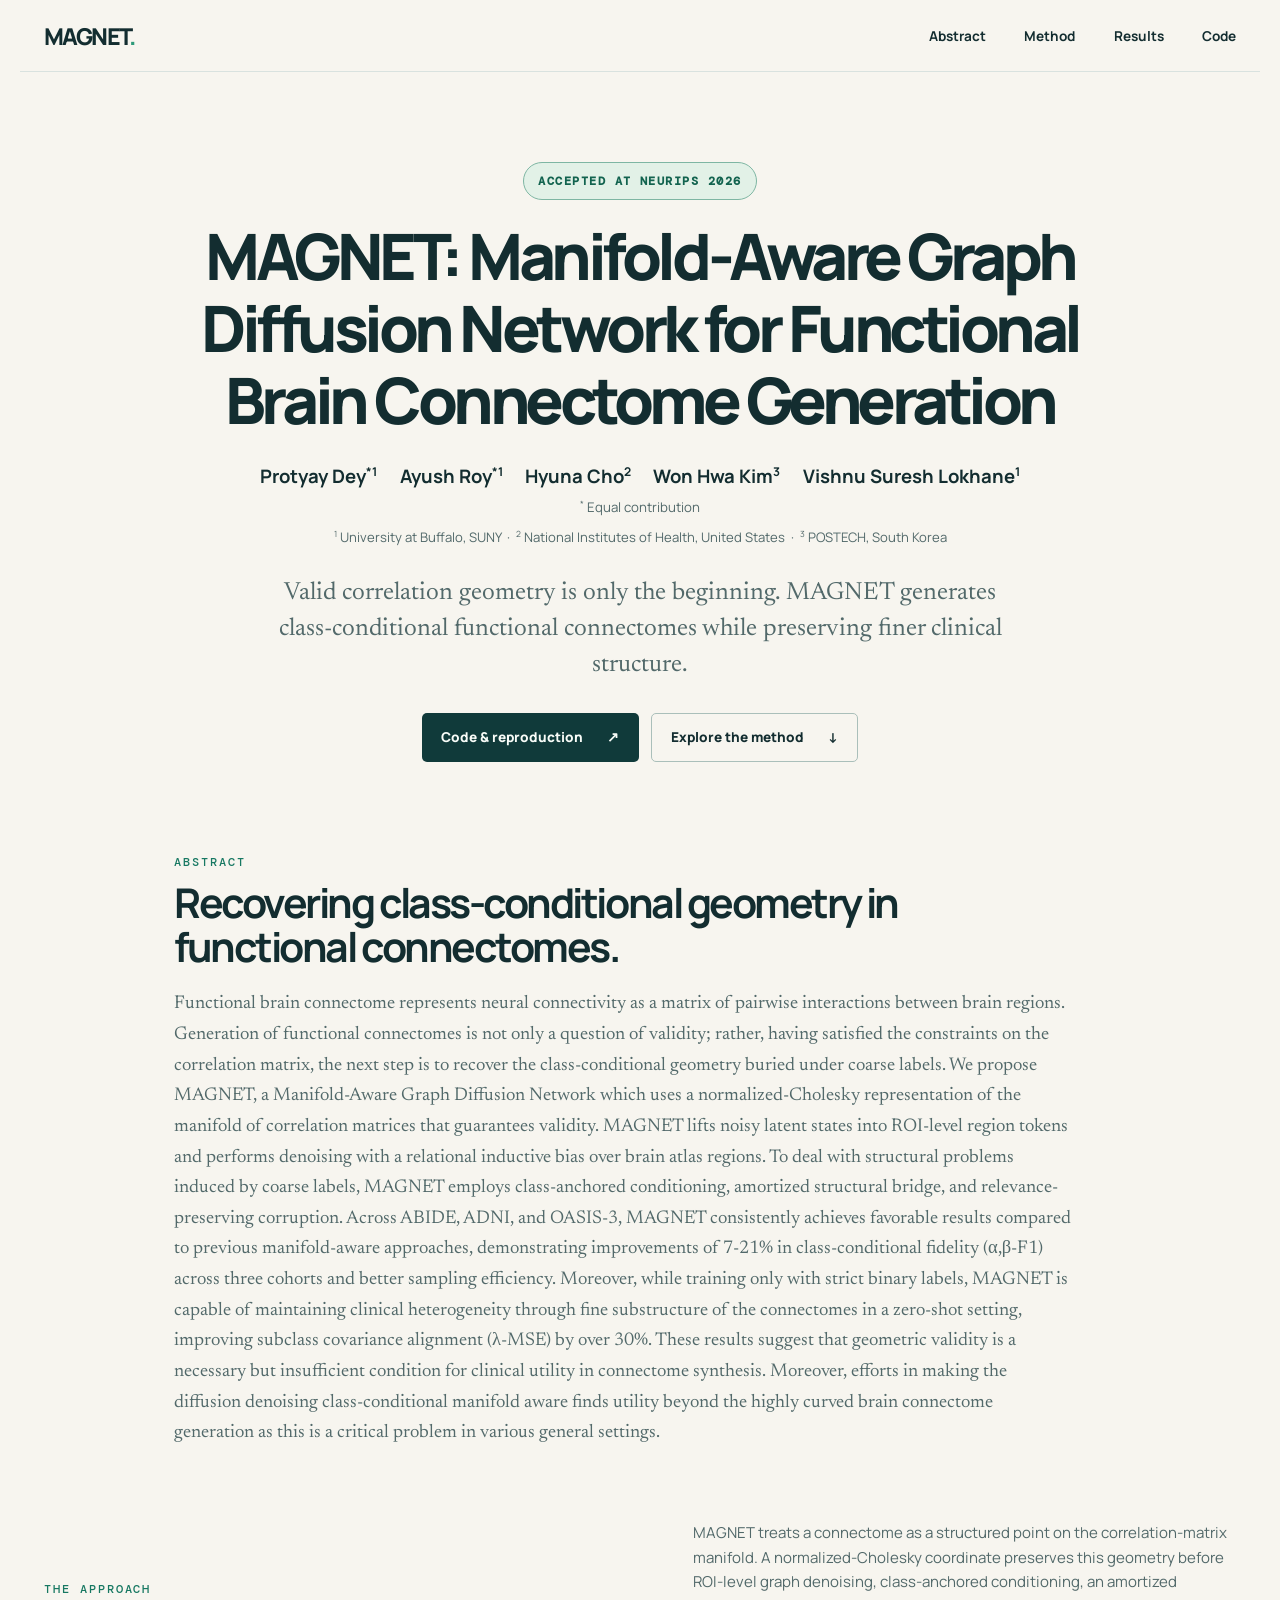
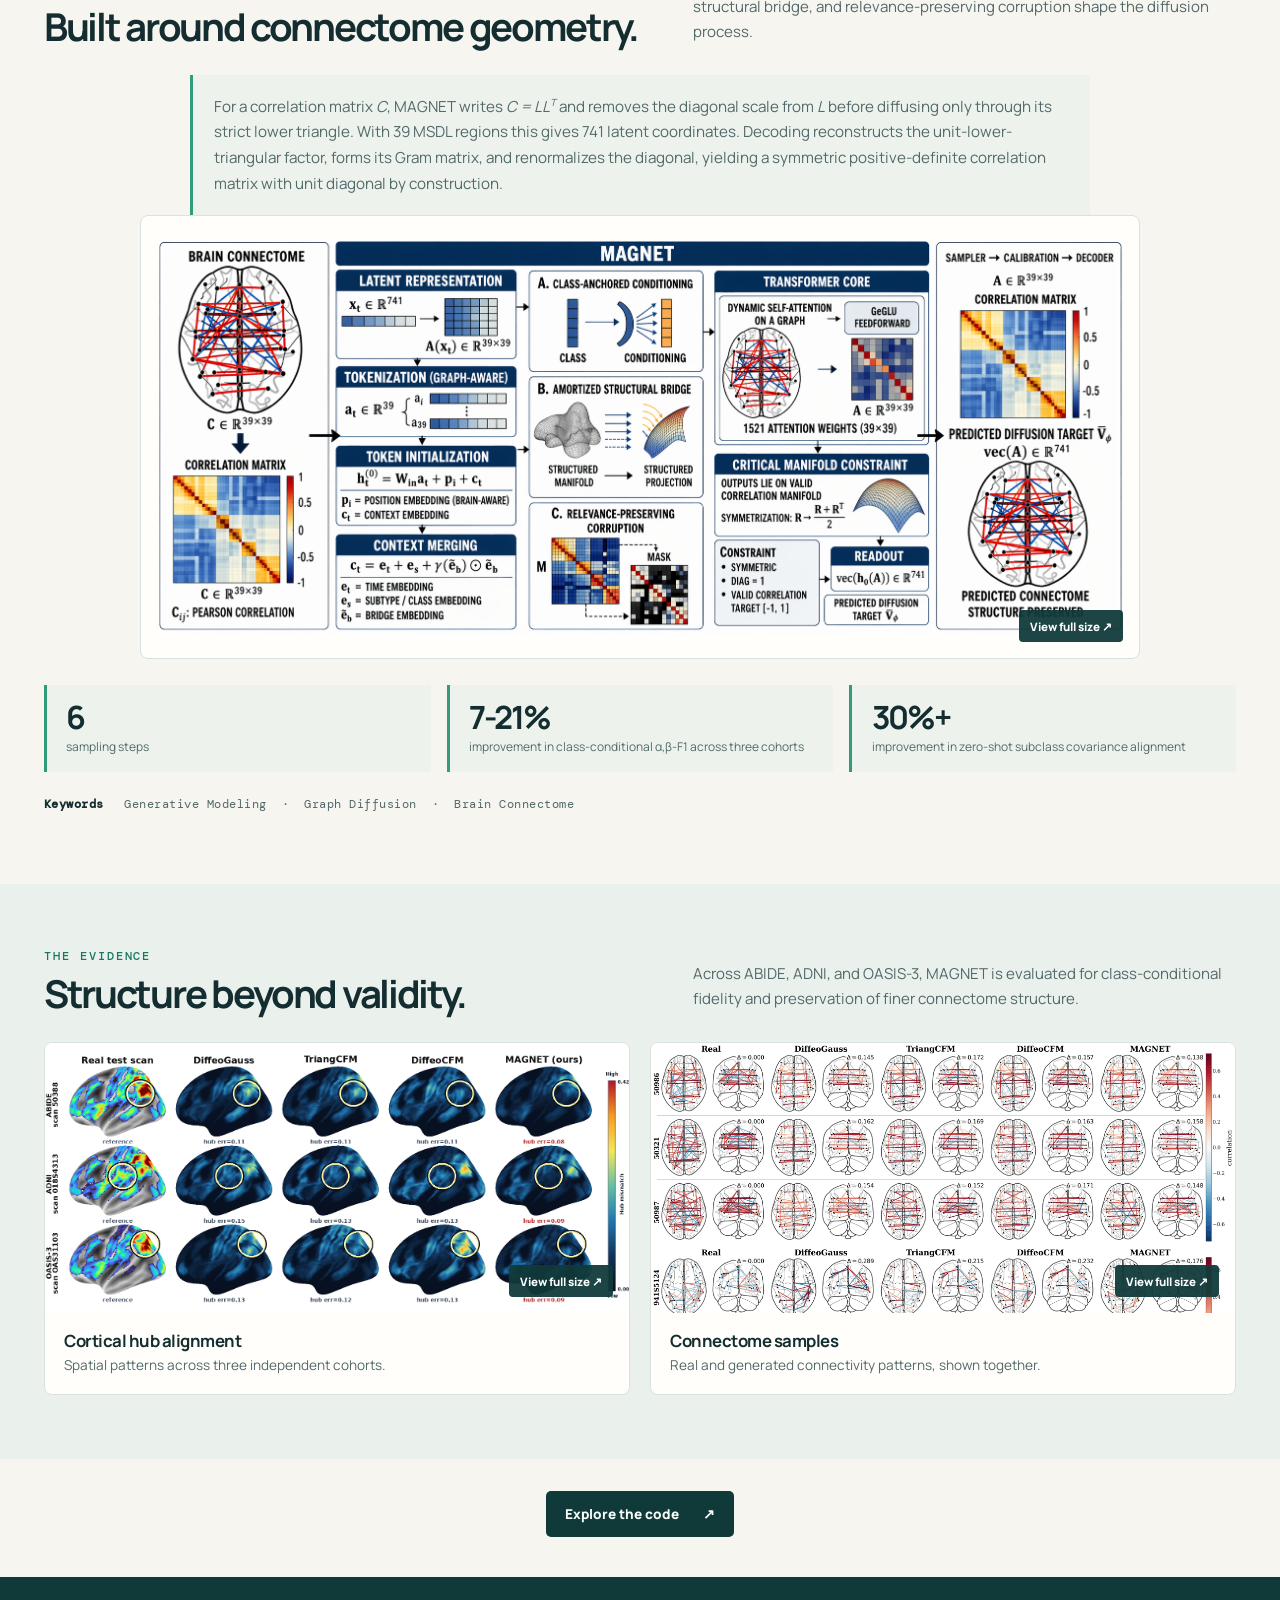
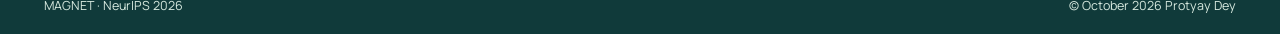
==== commit 12203f66: "Add author affiliations and connectome geometry details" ====
--- a/docs/index.html
+++ b/docs/index.html
@@ -28,13 +28,14 @@
       <p class="venue">Accepted at NeurIPS 2026</p>
       <h1 id="paper-title">MAGNET: Manifold-Aware Graph Diffusion Network for Functional Brain Connectome Generation</h1>
       <p class="authors">
-        <span>Protyay Dey<sup>*</sup></span>
-        <span>Ayush Roy<sup>*</sup></span>
-        <span>Hyuna Cho</span>
-        <span>Won Hwa Kim</span>
-        <span>Vishnu Suresh Lokhane</span>
+        <span><a href="https://protyayofficial.github.io/">Protyay Dey</a><sup>*</sup><sup>1</sup></span>
+        <span><a href="https://ayushroy2001.github.io/">Ayush Roy</a><sup>*</sup><sup>1</sup></span>
+        <span><a href="https://sites.google.com/view/hyunacho/home?pli=1&amp;authuser=0">Hyuna Cho</a><sup>2</sup></span>
+        <span><a href="https://wwplato.github.io/">Won Hwa Kim</a><sup>3</sup></span>
+        <span><a href="https://vlokhande-ub.github.io/">Vishnu Suresh Lokhane</a><sup>1</sup></span>
       </p>
       <p class="contribution"><sup>*</sup> Equal contribution</p>
+      <p class="affiliations"><sup>1</sup> University at Buffalo, SUNY &nbsp;&middot;&nbsp; <sup>2</sup> National Institutes of Health, United States &nbsp;&middot;&nbsp; <sup>3</sup> POSTECH, South Korea</p>
       <p class="hero-summary">Valid correlation geometry is only the beginning. MAGNET generates class-conditional functional connectomes while preserving finer clinical structure.</p>
       <div class="hero-actions">
         <a class="button button-primary" href="https://github.com/protyayofficial/MAGNET">Code &amp; reproduction <span aria-hidden="true">&nearr;</span></a>
@@ -51,7 +52,10 @@
     <section class="overview wrap" id="overview" aria-labelledby="overview-title">
       <div class="section-heading">
         <div><p class="eyebrow">The approach</p><h2 id="overview-title">Built around connectome geometry.</h2></div>
-        <p>MAGNET combines a normalized-Cholesky representation, ROI-level graph denoising, class-anchored conditioning, an amortized structural bridge, and relevance-preserving corruption.</p>
+        <p>MAGNET treats a connectome as a structured point on the correlation-matrix manifold. A normalized-Cholesky coordinate preserves this geometry before ROI-level graph denoising, class-anchored conditioning, an amortized structural bridge, and relevance-preserving corruption shape the diffusion process.</p>
+      </div>
+      <div class="method-detail">
+        <p>For a correlation matrix <i>C</i>, MAGNET writes <i>C = LL<sup>T</sup></i> and removes the diagonal scale from <i>L</i> before diffusing only through its strict lower triangle. With 39 MSDL regions this gives 741 latent coordinates. Decoding reconstructs the unit-lower-triangular factor, forms its Gram matrix, and renormalizes the diagonal, yielding a symmetric positive-definite correlation matrix with unit diagonal by construction.</p>
       </div>
       <a class="image-link architecture" href="assets/arch.png" target="_blank" rel="noopener noreferrer" aria-label="Open the full-resolution MAGNET architecture image">
         <img src="assets/arch.png" alt="MAGNET architecture showing correlation-matrix encoding, class-anchored conditioning, structural bridge, graph transformer denoising, and valid correlation decoding" width="1961" height="802">
@@ -62,6 +66,7 @@
         <div><strong>7-21%</strong><span>improvement in class-conditional &alpha;,&beta;-F1 across three cohorts</span></div>
         <div><strong>30%+</strong><span>improvement in zero-shot subclass covariance alignment</span></div>
       </div>
+      <p class="keywords"><strong>Keywords</strong> Generative Modeling &nbsp;&middot;&nbsp; Graph Diffusion &nbsp;&middot;&nbsp; Brain Connectome</p>
     </section>
 
     <section class="results" id="results" aria-labelledby="results-title">
--- a/docs/styles.css
+++ b/docs/styles.css
@@ -29,8 +29,11 @@
 .hero h1 { max-width: 1060px; margin: 1.25rem auto 1.7rem; font-size: clamp(2.5rem, 5vw, 4.8rem); line-height: 1.12; letter-spacing: -.07em; font-weight: 800; text-wrap: balance; }
 .authors { display: flex; flex-wrap: wrap; justify-content: center; gap: .3rem 1.4rem; margin: 0 auto; max-width: 850px; font-size: clamp(.95rem, 1.45vw, 1.16rem); font-weight: 700; }
 .authors span { white-space: nowrap; }
+.authors a { border-bottom: 1px solid transparent; }
+.authors a:hover { color: #14745e; border-color: #14745e; }
 sup { font-size: .65em; line-height: 0; vertical-align: super; }
 .contribution { margin: .6rem 0 0; color: var(--muted); font-size: .83rem; }
+.affiliations { max-width: 900px; margin: .65rem auto 0; color: var(--muted); font-size: .82rem; line-height: 1.6; }
 .hero-summary { max-width: 760px; margin: 1.8rem auto 0; color: var(--muted); font: 400 clamp(1.2rem, 2vw, 1.55rem)/1.45 Newsreader, serif; }
 .hero-actions { display: flex; justify-content: center; flex-wrap: wrap; gap: .75rem; margin-top: 1.8rem; }
 .button { display: inline-flex; align-items: center; gap: 1.5rem; justify-content: space-between; padding: .9rem 1.2rem; border-radius: 5px; font-size: .85rem; font-weight: 800; transition: transform .2s, background .2s; }
@@ -44,6 +47,8 @@
 .abstract-section { max-width: 980px; padding-top: 1.5rem; padding-bottom: 4.5rem; }
 .abstract-section h2 { max-width: 760px; margin: .65rem 0 1.3rem; font-size: clamp(2rem, 3.2vw, 3.2rem); line-height: 1.08; letter-spacing: -.06em; }
 .abstract-section > p:last-child { max-width: 900px; margin: 0; color: var(--muted); font: 400 clamp(1.08rem, 1.45vw, 1.3rem)/1.65 Newsreader, serif; }
+.method-detail { max-width: 900px; margin: 1.5rem auto 0; padding: 1.15rem 1.3rem; border-left: 3px solid #319b7c; background: #edf3ec; color: var(--muted); font-size: .95rem; line-height: 1.7; }
+.method-detail p { margin: 0; }
 .overview { padding-bottom: 4.5rem; }
 .section-heading { display: grid; grid-template-columns: 1.05fr .95fr; align-items: end; gap: 3rem; margin-bottom: 1.7rem; }
 .section-heading h2 { max-width: 600px; margin: .55rem 0 0; font-size: clamp(2rem, 3vw, 3rem); line-height: 1.1; letter-spacing: -.06em; text-wrap: balance; }
@@ -57,6 +62,8 @@
 .highlights > div { display: flex; flex-direction: column; gap: .4rem; padding: 1rem 1.2rem; border-left: 3px solid #319b7c; background: #edf3ec; }
 .highlights strong { font-size: clamp(1.7rem, 2.5vw, 2.4rem); letter-spacing: -.07em; line-height: 1; }
 .highlights span { color: var(--muted); font-size: .75rem; line-height: 1.4; }
+.keywords { margin: 1.5rem 0 0; color: var(--muted); font: .78rem 'DM Mono', monospace; letter-spacing: .04em; }
+.keywords strong { margin-right: .8rem; color: var(--ink); }
 
 .results { padding: 4rem 0; background: #eaf0eb; }
 .visual-grid { display: grid; grid-template-columns: 1fr 1fr; gap: 1.25rem; }
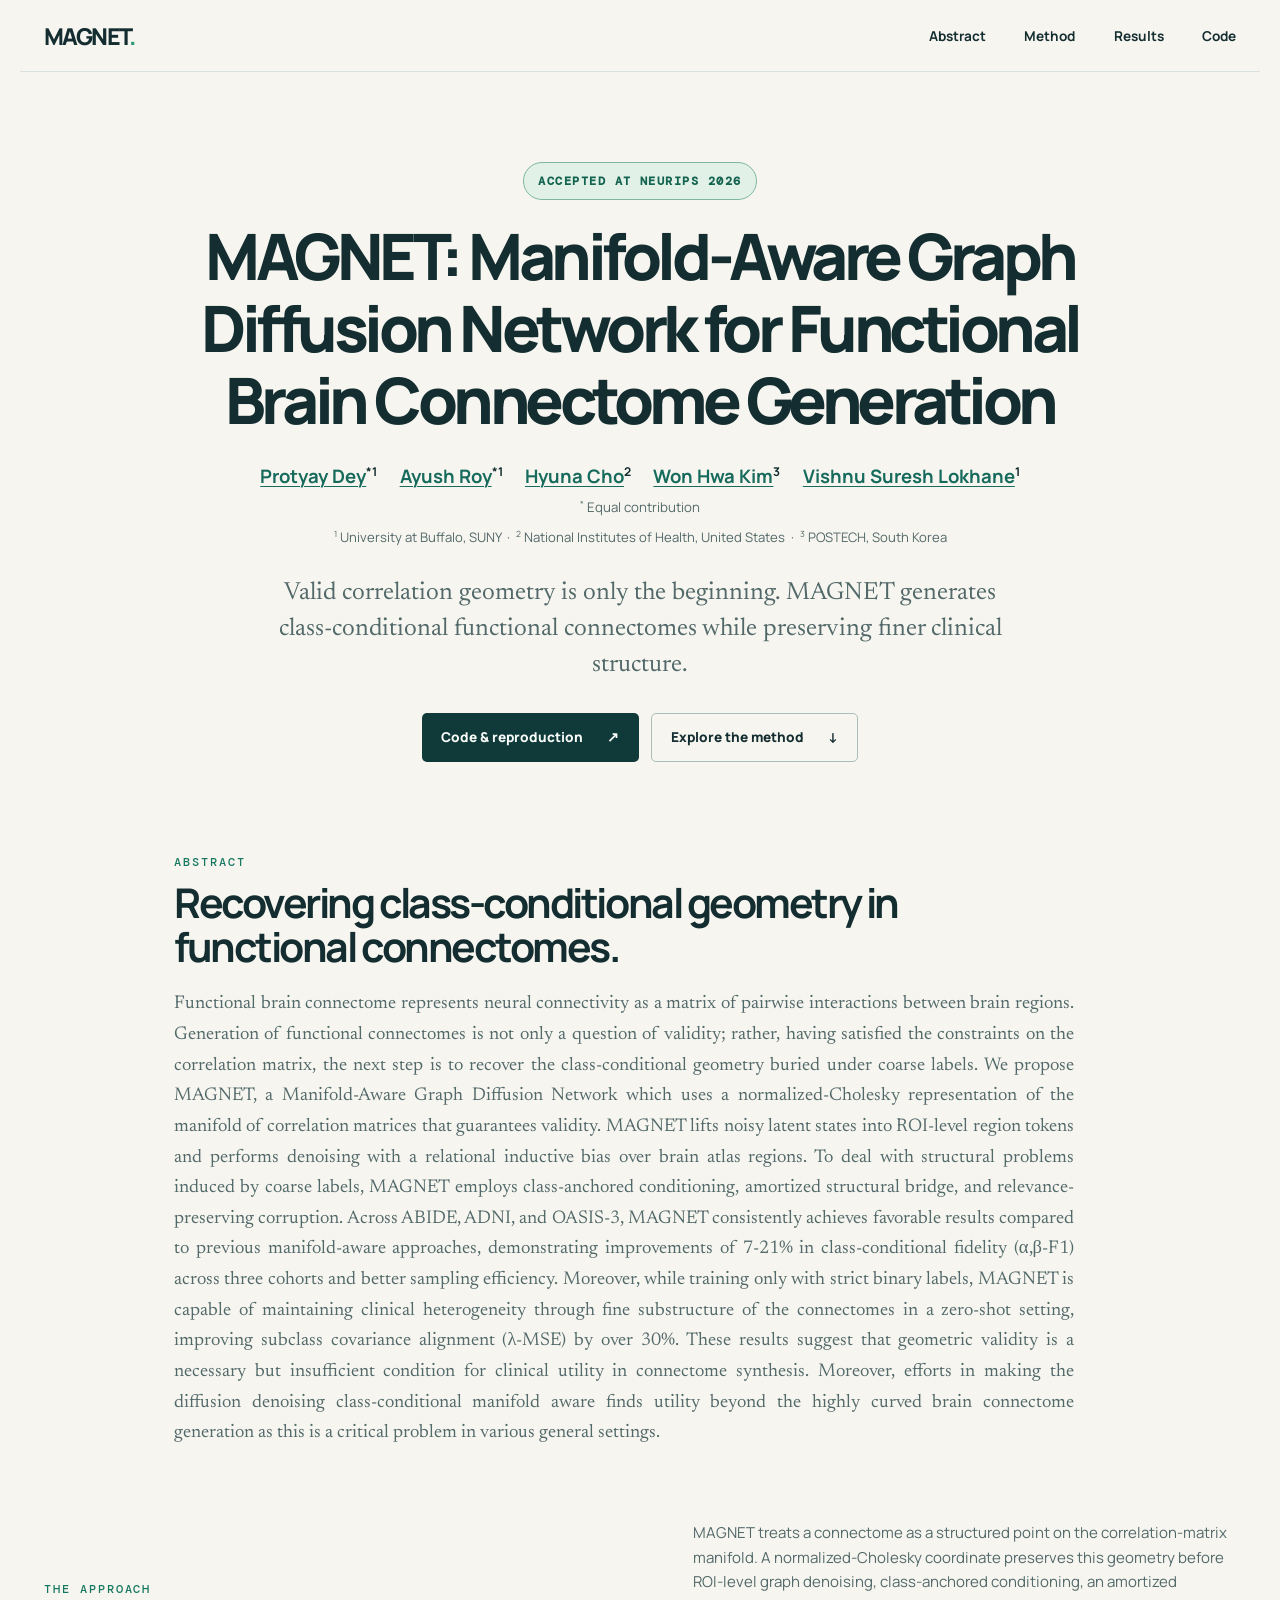
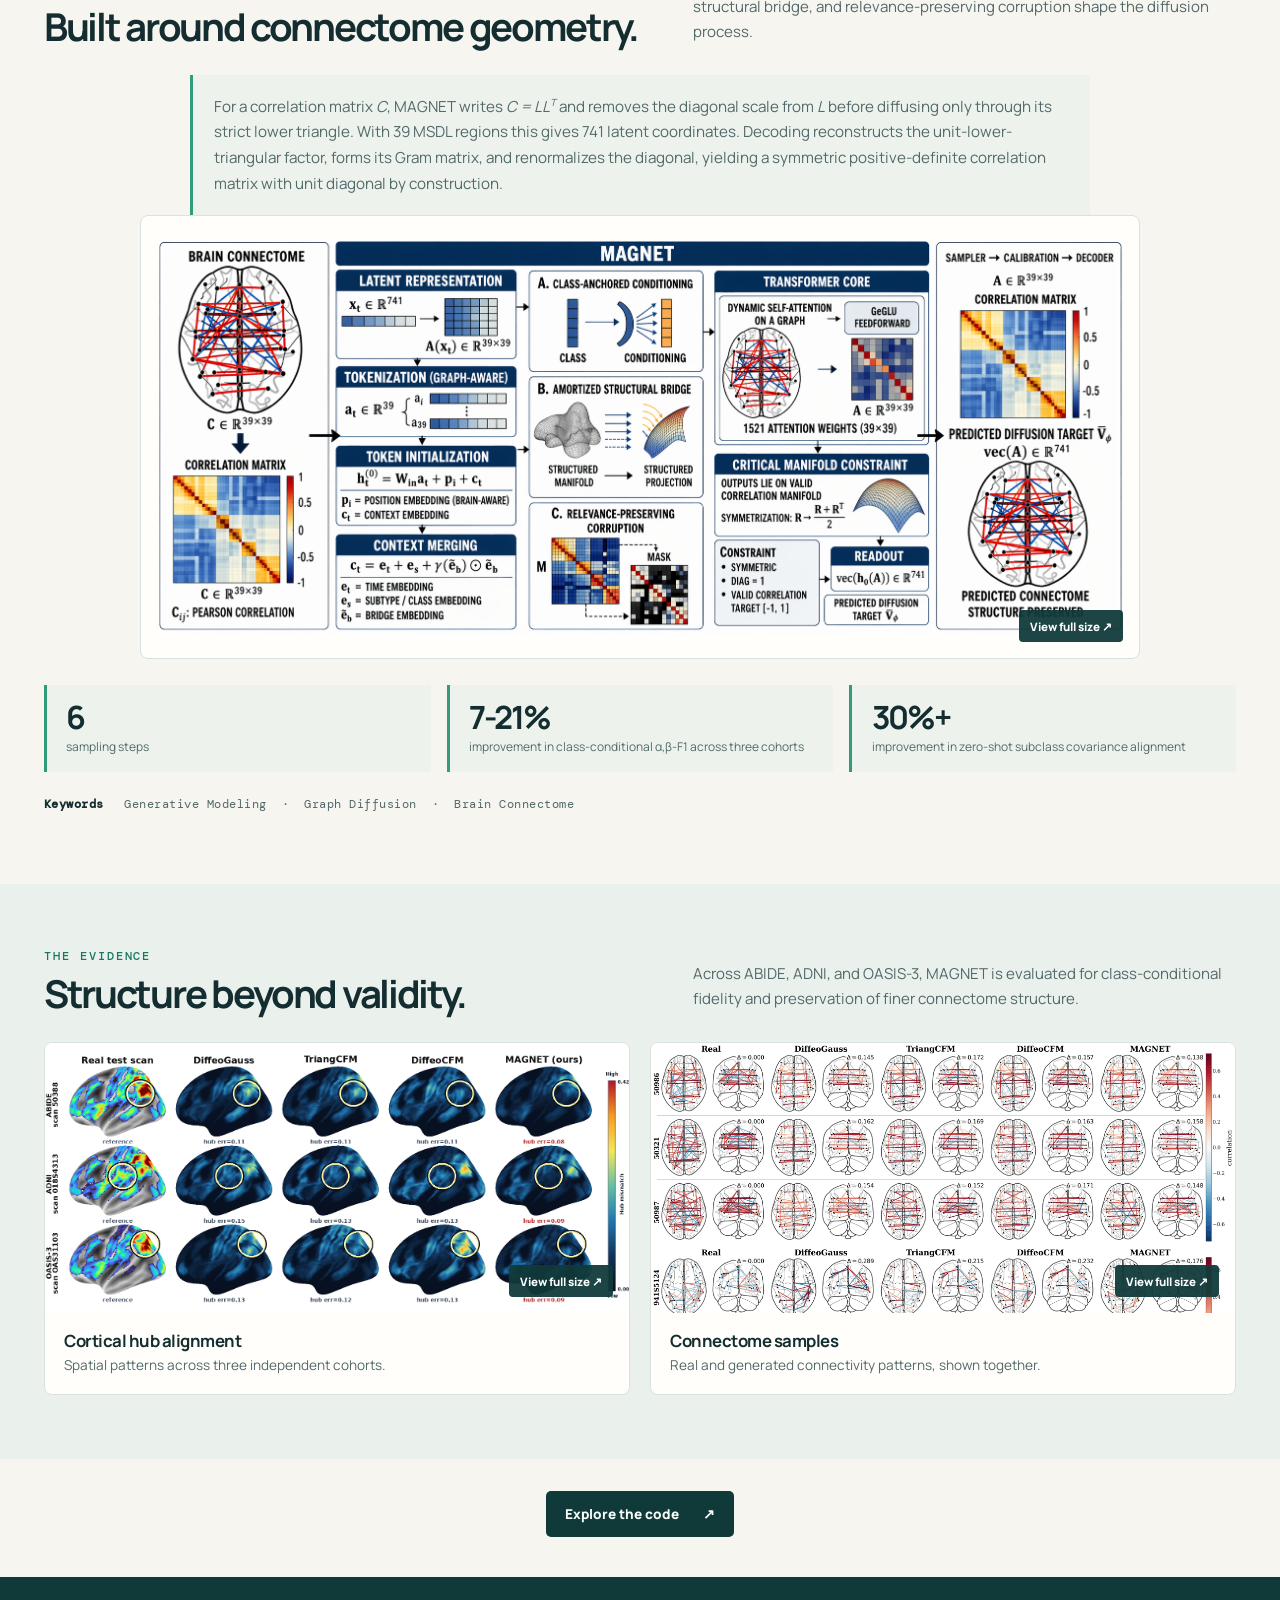
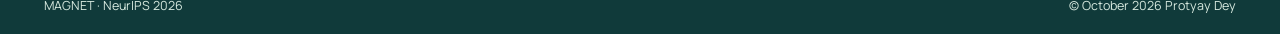
==== commit 304225ec: "Open external project links in new tabs" ====
--- a/docs/index.html
+++ b/docs/index.html
@@ -19,7 +19,7 @@
       <a href="#abstract">Abstract</a>
       <a href="#overview">Method</a>
       <a href="#results">Results</a>
-      <a href="https://github.com/protyayofficial/MAGNET">Code</a>
+      <a href="https://github.com/protyayofficial/MAGNET" target="_blank" rel="noopener noreferrer">Code</a>
     </nav>
   </header>
 
@@ -28,17 +28,17 @@
       <p class="venue">Accepted at NeurIPS 2026</p>
       <h1 id="paper-title">MAGNET: Manifold-Aware Graph Diffusion Network for Functional Brain Connectome Generation</h1>
       <p class="authors">
-        <span><a href="https://protyayofficial.github.io/">Protyay Dey</a><sup>*</sup><sup>1</sup></span>
-        <span><a href="https://ayushroy2001.github.io/">Ayush Roy</a><sup>*</sup><sup>1</sup></span>
-        <span><a href="https://sites.google.com/view/hyunacho/home?pli=1&amp;authuser=0">Hyuna Cho</a><sup>2</sup></span>
-        <span><a href="https://wwplato.github.io/">Won Hwa Kim</a><sup>3</sup></span>
-        <span><a href="https://vlokhande-ub.github.io/">Vishnu Suresh Lokhane</a><sup>1</sup></span>
+        <span><a href="https://protyayofficial.github.io/" target="_blank" rel="noopener noreferrer">Protyay Dey</a><sup>*</sup><sup>1</sup></span>
+        <span><a href="https://ayushroy2001.github.io/" target="_blank" rel="noopener noreferrer">Ayush Roy</a><sup>*</sup><sup>1</sup></span>
+        <span><a href="https://sites.google.com/view/hyunacho/home?pli=1&amp;authuser=0" target="_blank" rel="noopener noreferrer">Hyuna Cho</a><sup>2</sup></span>
+        <span><a href="https://wwplato.github.io/" target="_blank" rel="noopener noreferrer">Won Hwa Kim</a><sup>3</sup></span>
+        <span><a href="https://vlokhande-ub.github.io/" target="_blank" rel="noopener noreferrer">Vishnu Suresh Lokhane</a><sup>1</sup></span>
       </p>
       <p class="contribution"><sup>*</sup> Equal contribution</p>
       <p class="affiliations"><sup>1</sup> University at Buffalo, SUNY &nbsp;&middot;&nbsp; <sup>2</sup> National Institutes of Health, United States &nbsp;&middot;&nbsp; <sup>3</sup> POSTECH, South Korea</p>
       <p class="hero-summary">Valid correlation geometry is only the beginning. MAGNET generates class-conditional functional connectomes while preserving finer clinical structure.</p>
       <div class="hero-actions">
-        <a class="button button-primary" href="https://github.com/protyayofficial/MAGNET">Code &amp; reproduction <span aria-hidden="true">&nearr;</span></a>
+        <a class="button button-primary" href="https://github.com/protyayofficial/MAGNET" target="_blank" rel="noopener noreferrer">Code &amp; reproduction <span aria-hidden="true">&nearr;</span></a>
         <a class="button button-secondary" href="#overview">Explore the method <span aria-hidden="true">&darr;</span></a>
       </div>
     </section>
@@ -95,7 +95,7 @@
     </section>
 
     <section class="closing wrap" aria-label="Code access">
-      <a class="button button-primary" href="https://github.com/protyayofficial/MAGNET">Explore the code <span aria-hidden="true">&nearr;</span></a>
+      <a class="button button-primary" href="https://github.com/protyayofficial/MAGNET" target="_blank" rel="noopener noreferrer">Explore the code <span aria-hidden="true">&nearr;</span></a>
     </section>
   </main>
 
--- a/docs/styles.css
+++ b/docs/styles.css
@@ -29,8 +29,8 @@
 .hero h1 { max-width: 1060px; margin: 1.25rem auto 1.7rem; font-size: clamp(2.5rem, 5vw, 4.8rem); line-height: 1.12; letter-spacing: -.07em; font-weight: 800; text-wrap: balance; }
 .authors { display: flex; flex-wrap: wrap; justify-content: center; gap: .3rem 1.4rem; margin: 0 auto; max-width: 850px; font-size: clamp(.95rem, 1.45vw, 1.16rem); font-weight: 700; }
 .authors span { white-space: nowrap; }
-.authors a { border-bottom: 1px solid transparent; }
-.authors a:hover { color: #14745e; border-color: #14745e; }
+.authors a { color: #176b5d; text-decoration: underline; text-decoration-thickness: 1px; text-underline-offset: 3px; }
+.authors a:hover { color: #14745e; border-bottom: 1px solid #14745e; }
 sup { font-size: .65em; line-height: 0; vertical-align: super; }
 .contribution { margin: .6rem 0 0; color: var(--muted); font-size: .83rem; }
 .affiliations { max-width: 900px; margin: .65rem auto 0; color: var(--muted); font-size: .82rem; line-height: 1.6; }
@@ -46,7 +46,7 @@
 .wrap { max-width: 1240px; margin: auto; padding-left: 24px; padding-right: 24px; }
 .abstract-section { max-width: 980px; padding-top: 1.5rem; padding-bottom: 4.5rem; }
 .abstract-section h2 { max-width: 760px; margin: .65rem 0 1.3rem; font-size: clamp(2rem, 3.2vw, 3.2rem); line-height: 1.08; letter-spacing: -.06em; }
-.abstract-section > p:last-child { max-width: 900px; margin: 0; color: var(--muted); font: 400 clamp(1.08rem, 1.45vw, 1.3rem)/1.65 Newsreader, serif; }
+.abstract-section > p:last-child { max-width: 900px; margin: 0; color: var(--muted); font: 400 clamp(1.08rem, 1.45vw, 1.3rem)/1.65 Newsreader, serif; text-align: justify; text-justify: inter-word; hyphens: auto; }
 .method-detail { max-width: 900px; margin: 1.5rem auto 0; padding: 1.15rem 1.3rem; border-left: 3px solid #319b7c; background: #edf3ec; color: var(--muted); font-size: .95rem; line-height: 1.7; }
 .method-detail p { margin: 0; }
 .overview { padding-bottom: 4.5rem; }
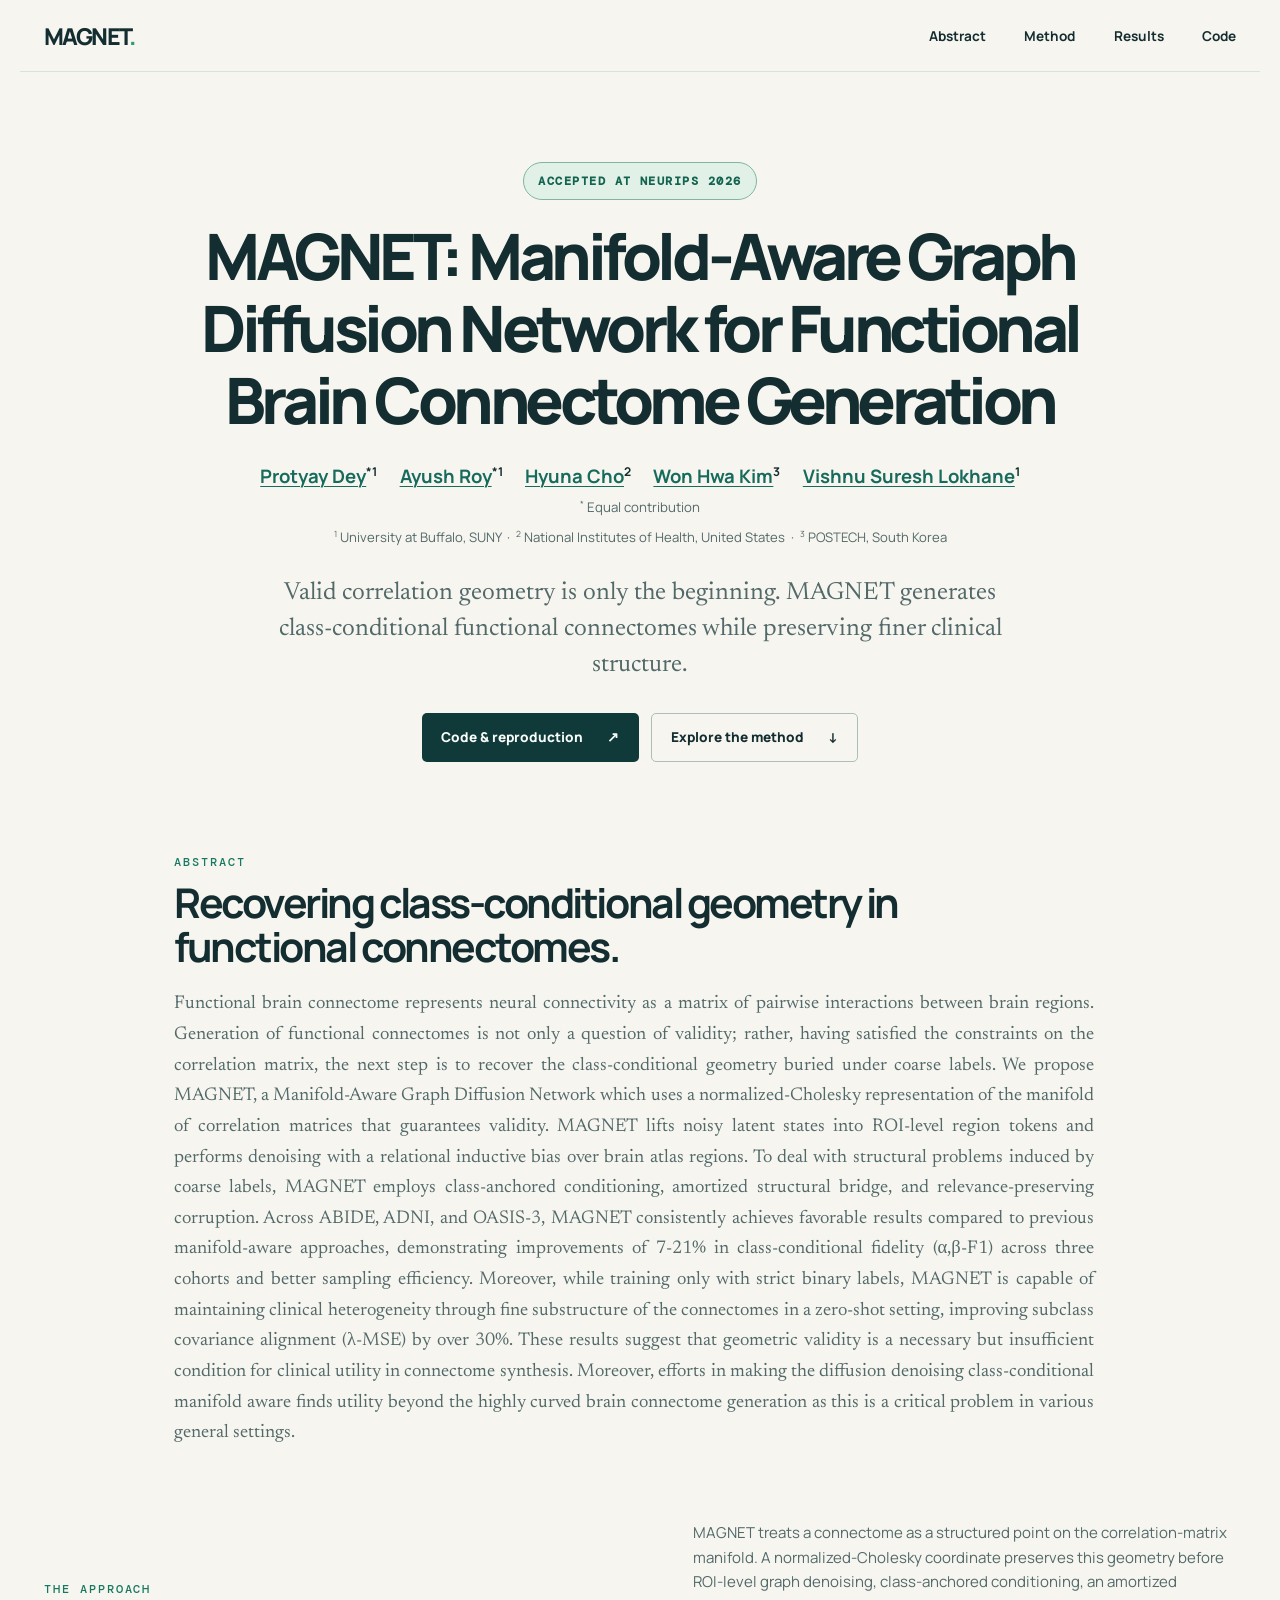
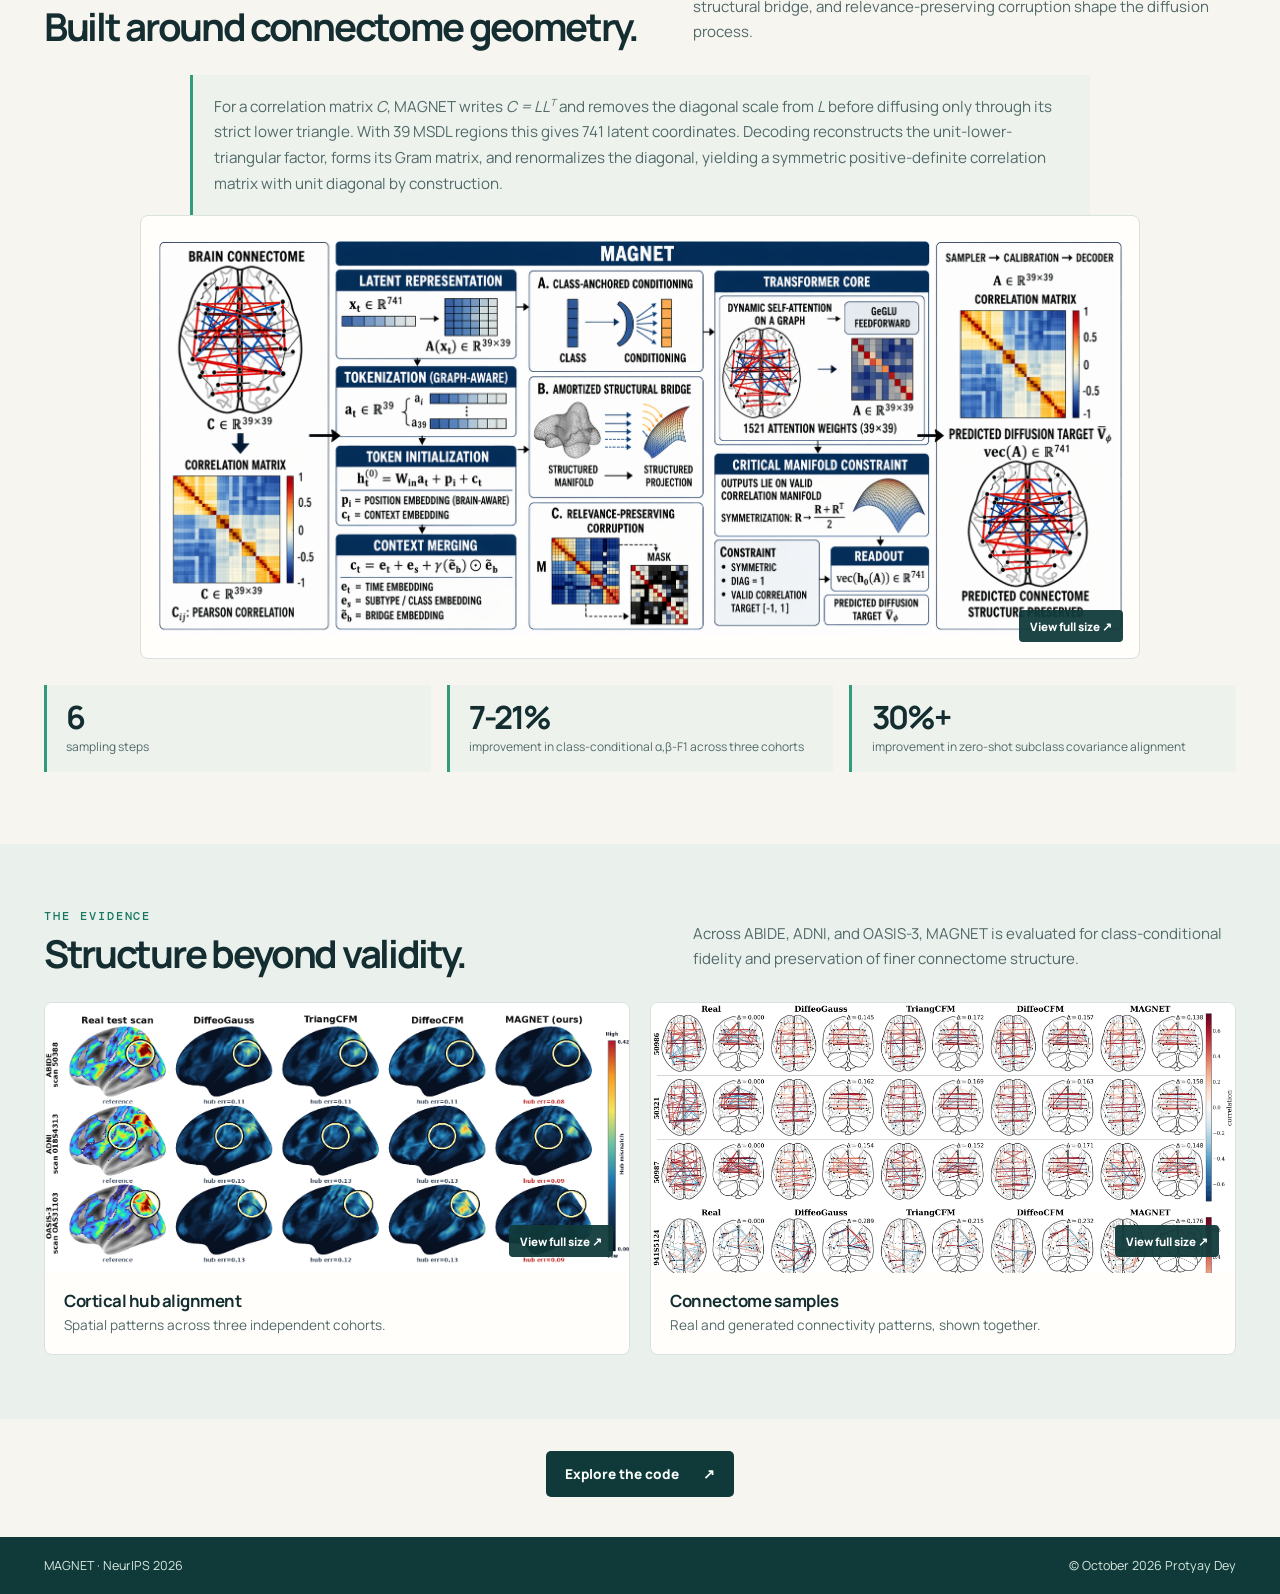
==== commit 7c463780: "Remove keywords and improve abstract wrapping" ====
--- a/docs/index.html
+++ b/docs/index.html
@@ -66,7 +66,6 @@
         <div><strong>7-21%</strong><span>improvement in class-conditional &alpha;,&beta;-F1 across three cohorts</span></div>
         <div><strong>30%+</strong><span>improvement in zero-shot subclass covariance alignment</span></div>
       </div>
-      <p class="keywords"><strong>Keywords</strong> Generative Modeling &nbsp;&middot;&nbsp; Graph Diffusion &nbsp;&middot;&nbsp; Brain Connectome</p>
     </section>
 
     <section class="results" id="results" aria-labelledby="results-title">
--- a/docs/styles.css
+++ b/docs/styles.css
@@ -46,7 +46,7 @@
 .wrap { max-width: 1240px; margin: auto; padding-left: 24px; padding-right: 24px; }
 .abstract-section { max-width: 980px; padding-top: 1.5rem; padding-bottom: 4.5rem; }
 .abstract-section h2 { max-width: 760px; margin: .65rem 0 1.3rem; font-size: clamp(2rem, 3.2vw, 3.2rem); line-height: 1.08; letter-spacing: -.06em; }
-.abstract-section > p:last-child { max-width: 900px; margin: 0; color: var(--muted); font: 400 clamp(1.08rem, 1.45vw, 1.3rem)/1.65 Newsreader, serif; text-align: justify; text-justify: inter-word; hyphens: auto; }
+.abstract-section > p:last-child { max-width: 920px; margin: 0; color: var(--muted); font: 400 clamp(1.08rem, 1.45vw, 1.3rem)/1.65 Newsreader, serif; text-align: justify; text-justify: inter-word; text-wrap: pretty; hyphens: auto; }
 .method-detail { max-width: 900px; margin: 1.5rem auto 0; padding: 1.15rem 1.3rem; border-left: 3px solid #319b7c; background: #edf3ec; color: var(--muted); font-size: .95rem; line-height: 1.7; }
 .method-detail p { margin: 0; }
 .overview { padding-bottom: 4.5rem; }
@@ -62,8 +62,6 @@
 .highlights > div { display: flex; flex-direction: column; gap: .4rem; padding: 1rem 1.2rem; border-left: 3px solid #319b7c; background: #edf3ec; }
 .highlights strong { font-size: clamp(1.7rem, 2.5vw, 2.4rem); letter-spacing: -.07em; line-height: 1; }
 .highlights span { color: var(--muted); font-size: .75rem; line-height: 1.4; }
-.keywords { margin: 1.5rem 0 0; color: var(--muted); font: .78rem 'DM Mono', monospace; letter-spacing: .04em; }
-.keywords strong { margin-right: .8rem; color: var(--ink); }
 
 .results { padding: 4rem 0; background: #eaf0eb; }
 .visual-grid { display: grid; grid-template-columns: 1fr 1fr; gap: 1.25rem; }
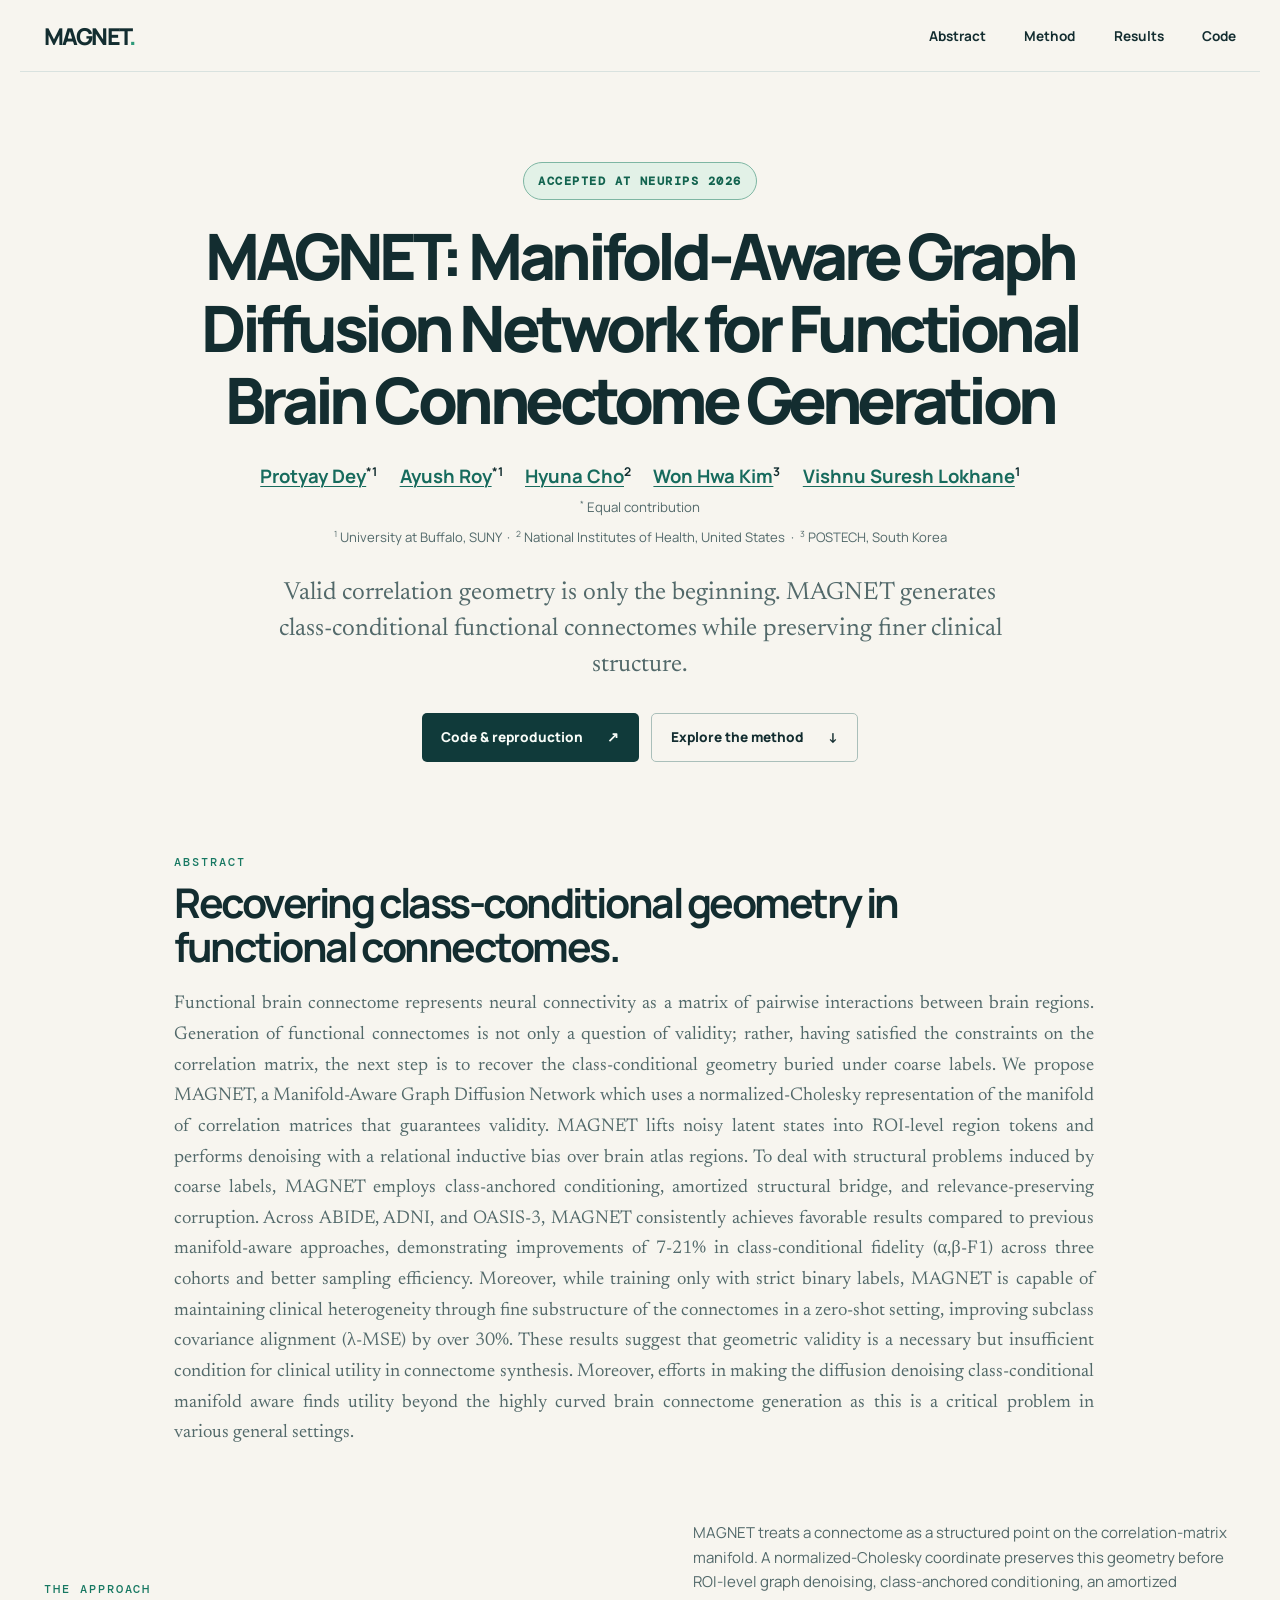
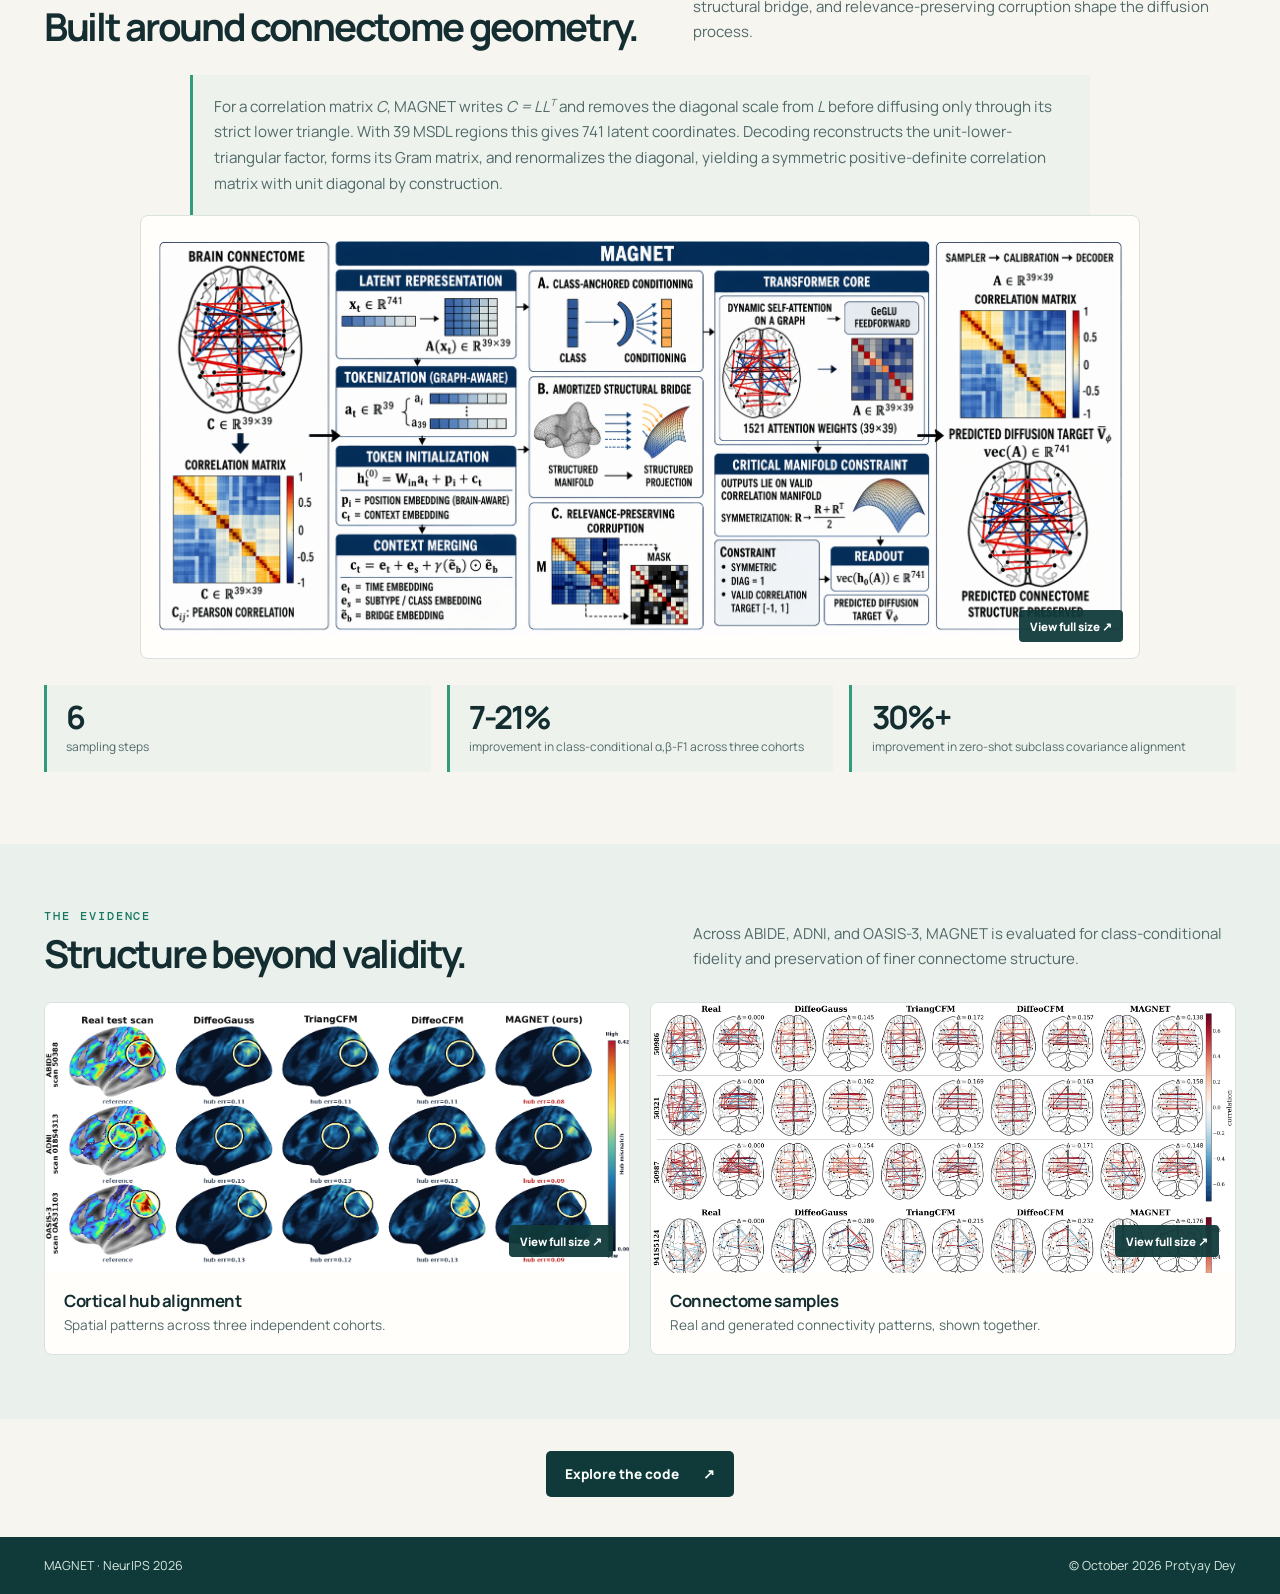
==== commit bcefbc2a: "Prevent abstract final-word orphan" ====
--- a/docs/index.html
+++ b/docs/index.html
@@ -46,7 +46,7 @@
     <section class="abstract-section wrap" id="abstract" aria-labelledby="abstract-title">
       <p class="eyebrow">Abstract</p>
       <h2 id="abstract-title">Recovering class-conditional geometry in functional connectomes.</h2>
-      <p>Functional brain connectome represents neural connectivity as a matrix of pairwise interactions between brain regions. Generation of functional connectomes is not only a question of validity; rather, having satisfied the constraints on the correlation matrix, the next step is to recover the class-conditional geometry buried under coarse labels. We propose MAGNET, a Manifold-Aware Graph Diffusion Network which uses a normalized-Cholesky representation of the manifold of correlation matrices that guarantees validity. MAGNET lifts noisy latent states into ROI-level region tokens and performs denoising with a relational inductive bias over brain atlas regions. To deal with structural problems induced by coarse labels, MAGNET employs class-anchored conditioning, amortized structural bridge, and relevance-preserving corruption. Across ABIDE, ADNI, and OASIS-3, MAGNET consistently achieves favorable results compared to previous manifold-aware approaches, demonstrating improvements of 7-21% in class-conditional fidelity (&alpha;,&beta;-F1) across three cohorts and better sampling efficiency. Moreover, while training only with strict binary labels, MAGNET is capable of maintaining clinical heterogeneity through fine substructure of the connectomes in a zero-shot setting, improving subclass covariance alignment (&lambda;-MSE) by over 30%. These results suggest that geometric validity is a necessary but insufficient condition for clinical utility in connectome synthesis. Moreover, efforts in making the diffusion denoising class-conditional manifold aware finds utility beyond the highly curved brain connectome generation as this is a critical problem in various general settings.</p>
+      <p>Functional brain connectome represents neural connectivity as a matrix of pairwise interactions between brain regions. Generation of functional connectomes is not only a question of validity; rather, having satisfied the constraints on the correlation matrix, the next step is to recover the class-conditional geometry buried under coarse labels. We propose MAGNET, a Manifold-Aware Graph Diffusion Network which uses a normalized-Cholesky representation of the manifold of correlation matrices that guarantees validity. MAGNET lifts noisy latent states into ROI-level region tokens and performs denoising with a relational inductive bias over brain atlas regions. To deal with structural problems induced by coarse labels, MAGNET employs class-anchored conditioning, amortized structural bridge, and relevance-preserving corruption. Across ABIDE, ADNI, and OASIS-3, MAGNET consistently achieves favorable results compared to previous manifold-aware approaches, demonstrating improvements of 7-21% in class-conditional fidelity (&alpha;,&beta;-F1) across three cohorts and better sampling efficiency. Moreover, while training only with strict binary labels, MAGNET is capable of maintaining clinical heterogeneity through fine substructure of the connectomes in a zero-shot setting, improving subclass covariance alignment (&lambda;-MSE) by over 30%. These results suggest that geometric validity is a necessary but insufficient condition for clinical utility in connectome synthesis. Moreover, efforts in making the diffusion denoising class-conditional manifold aware finds utility beyond the highly curved brain connectome generation as this is a critical problem in various general&nbsp;settings.</p>
     </section>
 
     <section class="overview wrap" id="overview" aria-labelledby="overview-title">
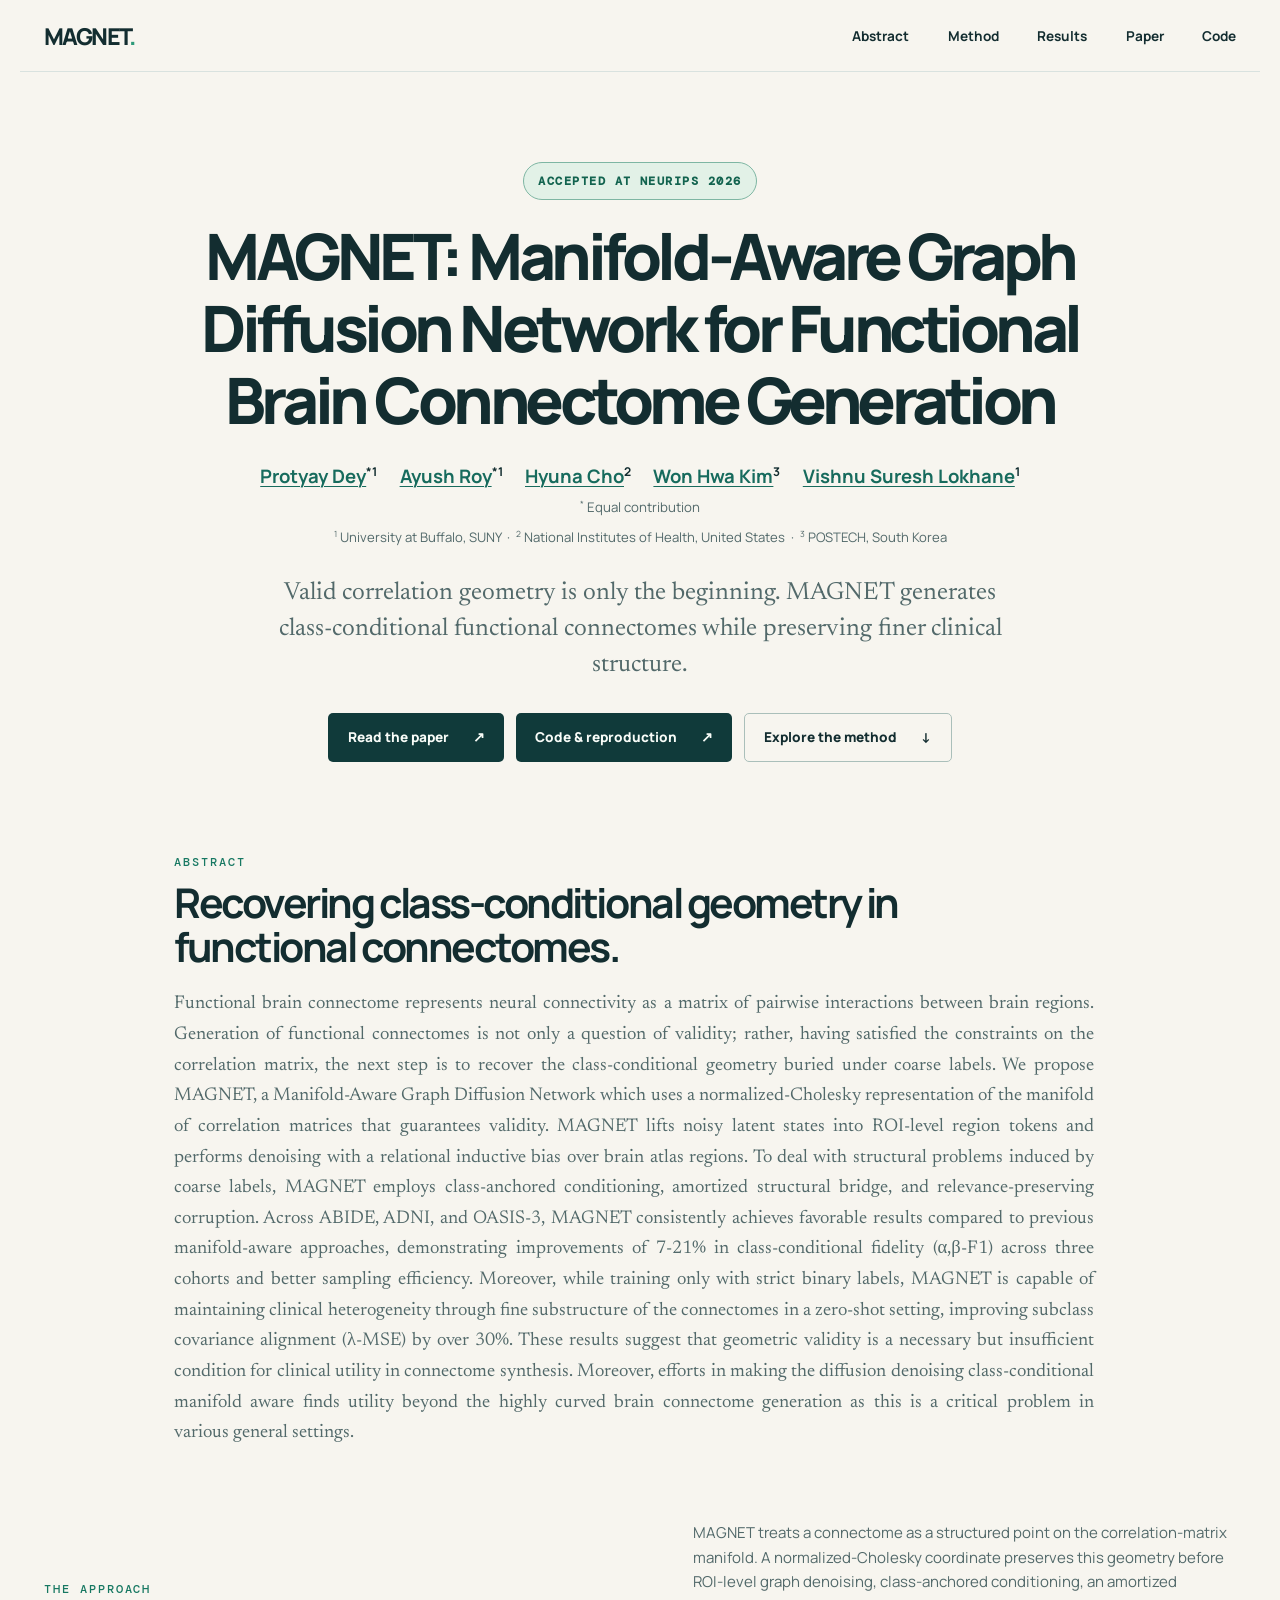
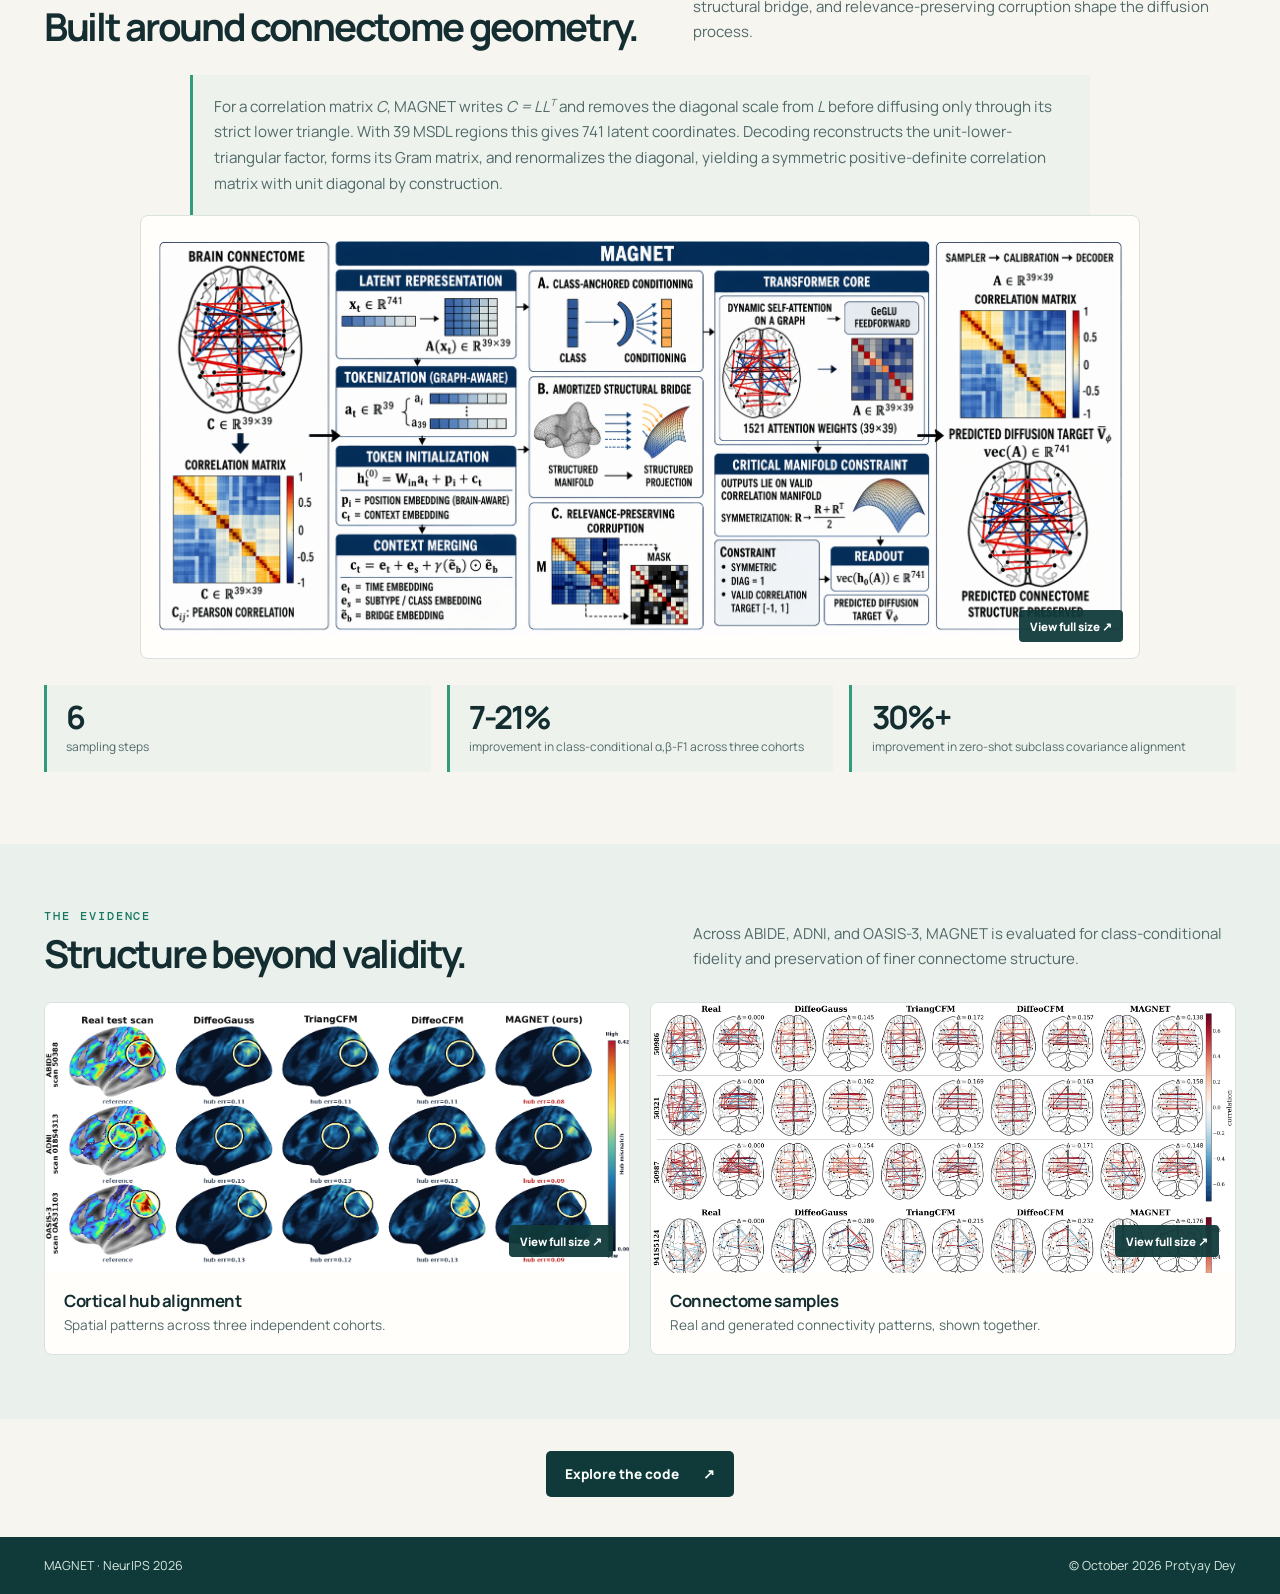
==== commit a3a61369: "initial commit" ====
--- a/docs/index.html
+++ b/docs/index.html
@@ -19,6 +19,7 @@
       <a href="#abstract">Abstract</a>
       <a href="#overview">Method</a>
       <a href="#results">Results</a>
+      <a href="https://doi.org/10.48550/arXiv.2610.17014" target="_blank" rel="noopener noreferrer">Paper</a>
       <a href="https://github.com/protyayofficial/MAGNET" target="_blank" rel="noopener noreferrer">Code</a>
     </nav>
   </header>
@@ -38,6 +39,7 @@
       <p class="affiliations"><sup>1</sup> University at Buffalo, SUNY &nbsp;&middot;&nbsp; <sup>2</sup> National Institutes of Health, United States &nbsp;&middot;&nbsp; <sup>3</sup> POSTECH, South Korea</p>
       <p class="hero-summary">Valid correlation geometry is only the beginning. MAGNET generates class-conditional functional connectomes while preserving finer clinical structure.</p>
       <div class="hero-actions">
+        <a class="button button-primary" href="https://doi.org/10.48550/arXiv.2610.17014" target="_blank" rel="noopener noreferrer">Read the paper <span aria-hidden="true">&nearr;</span></a>
         <a class="button button-primary" href="https://github.com/protyayofficial/MAGNET" target="_blank" rel="noopener noreferrer">Code &amp; reproduction <span aria-hidden="true">&nearr;</span></a>
         <a class="button button-secondary" href="#overview">Explore the method <span aria-hidden="true">&darr;</span></a>
       </div>
